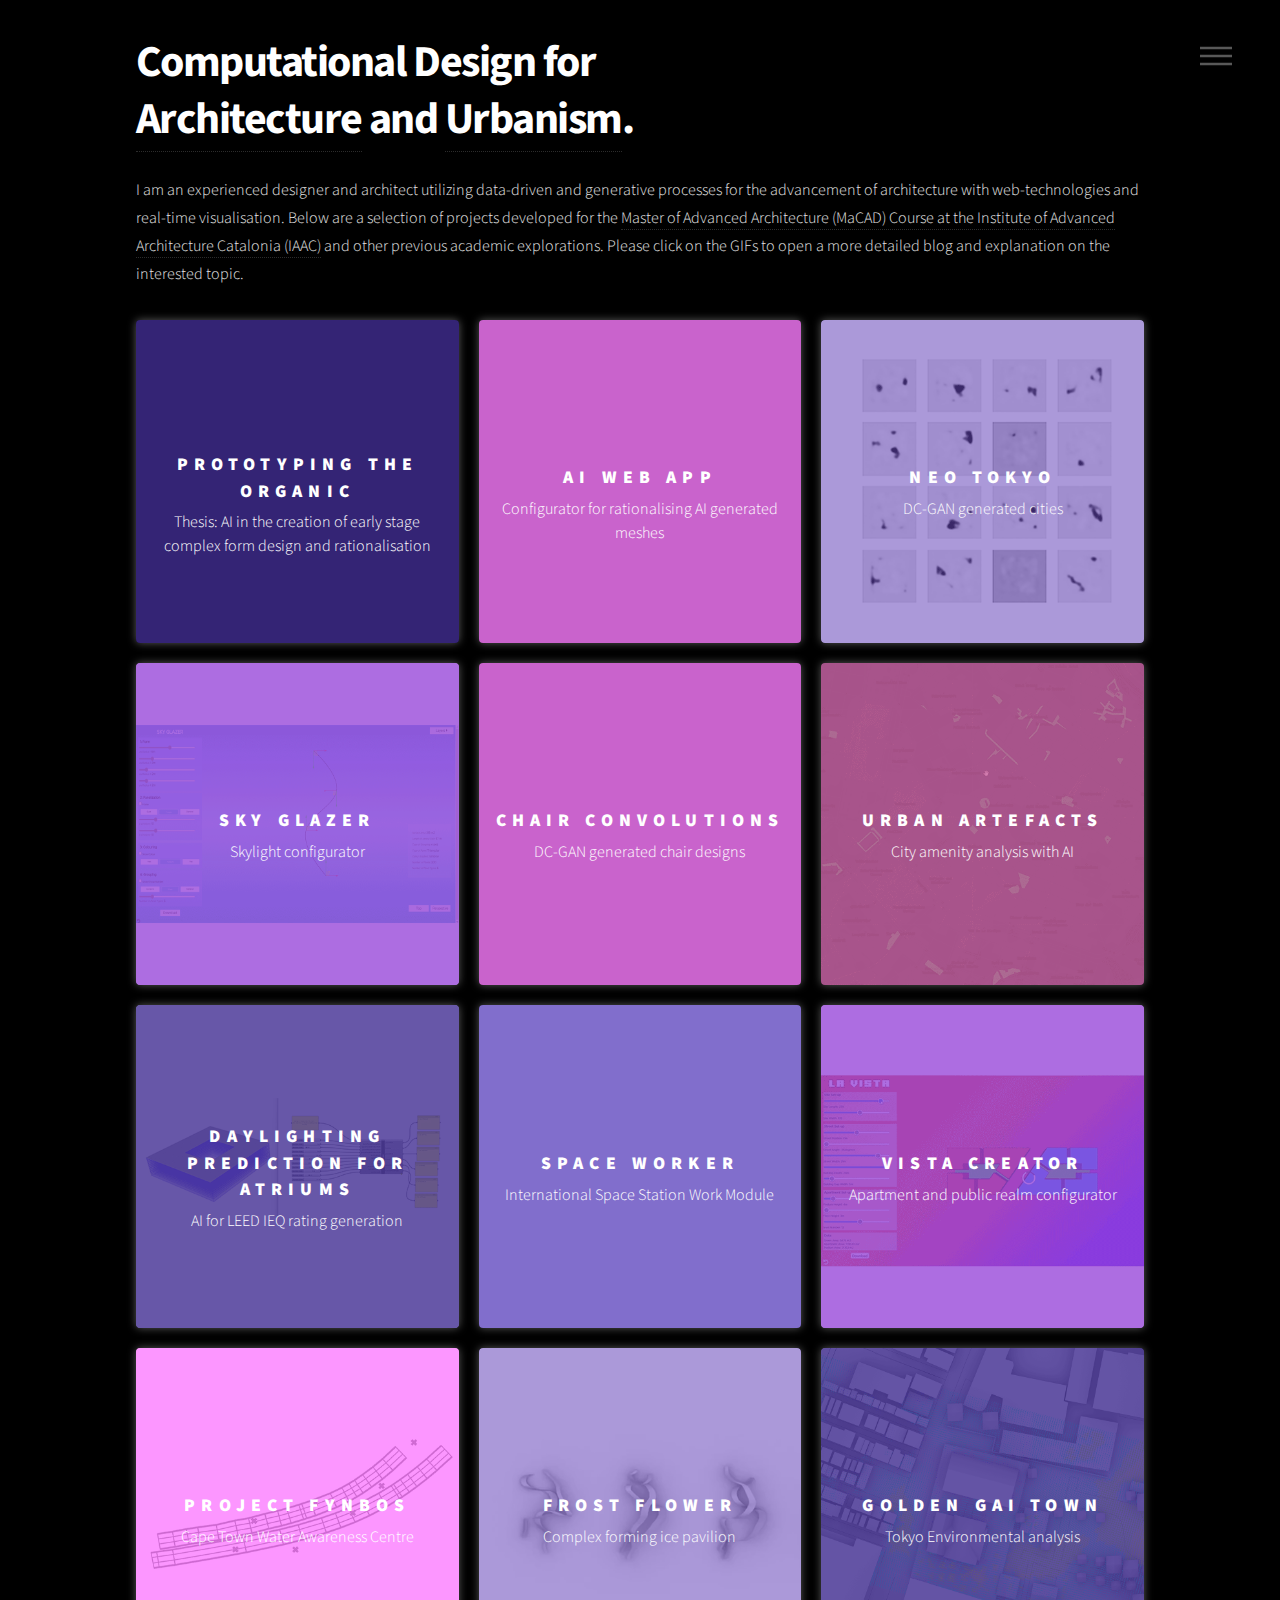
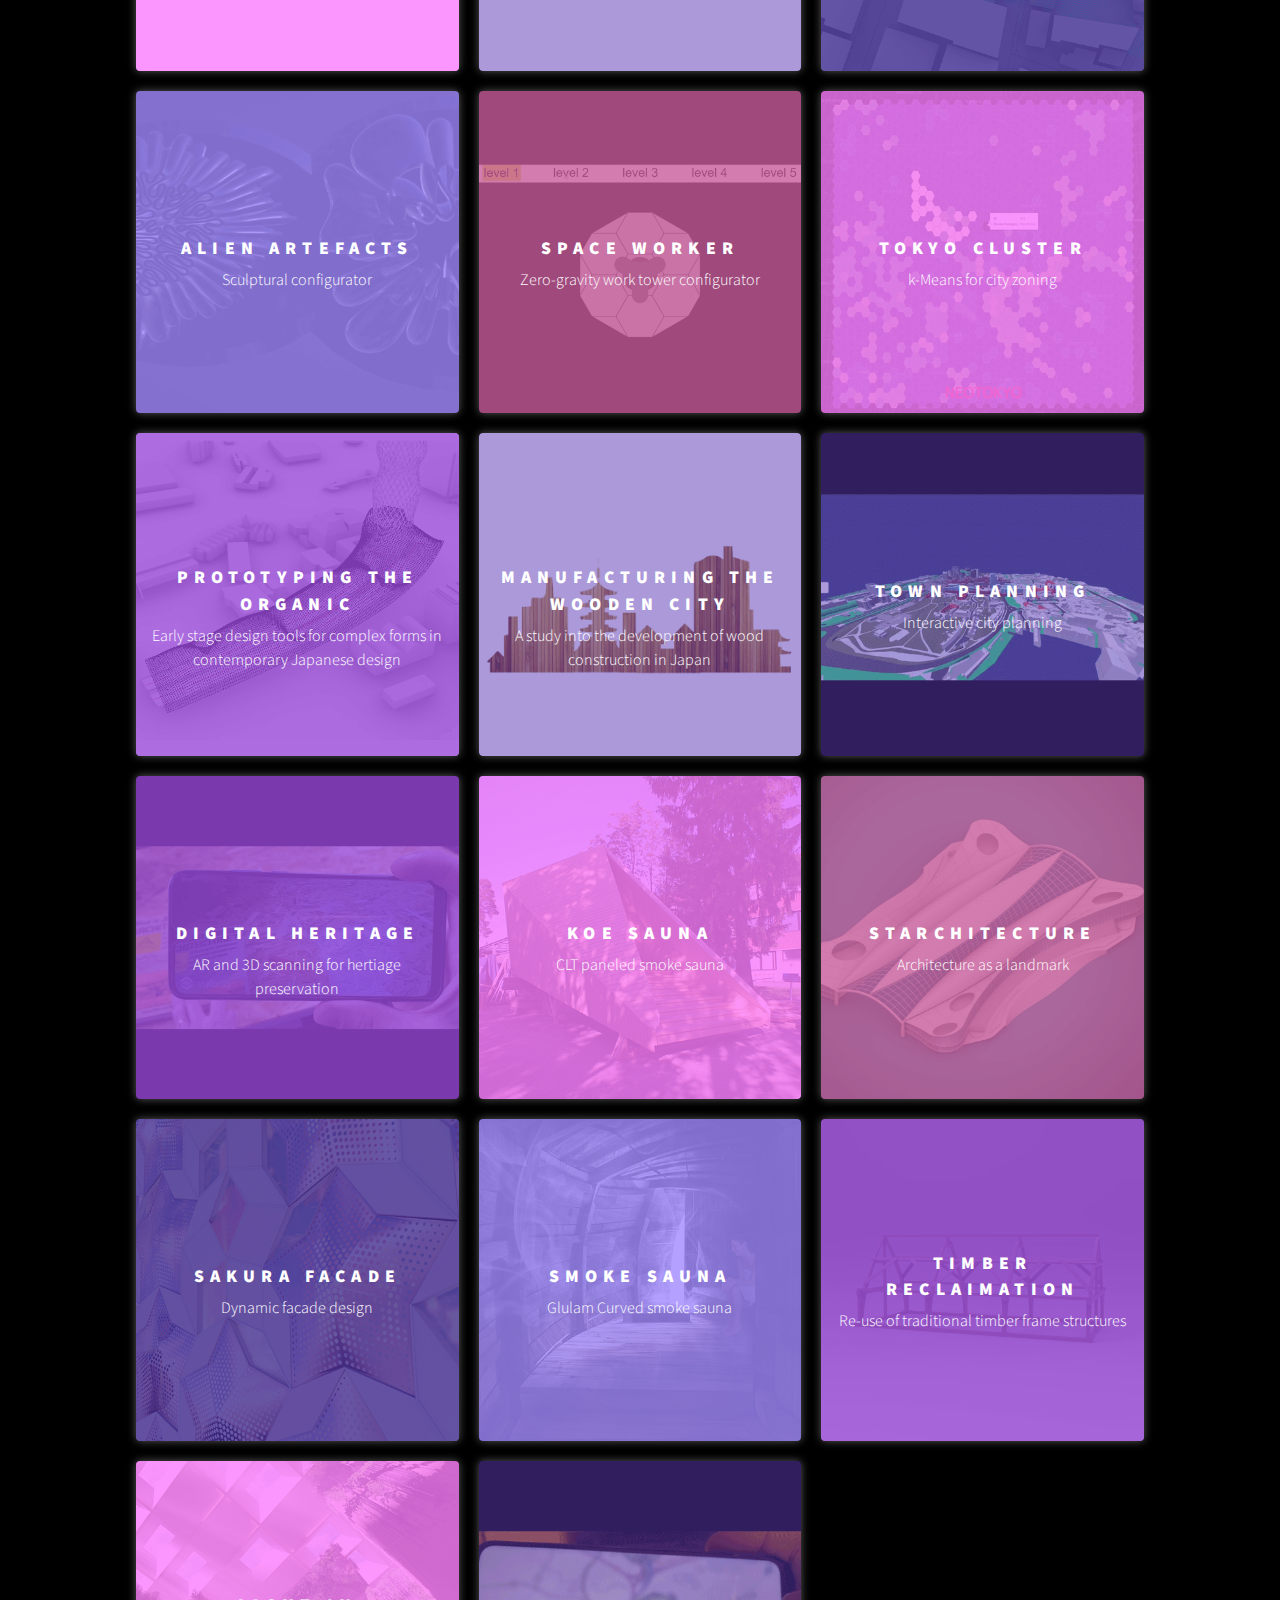
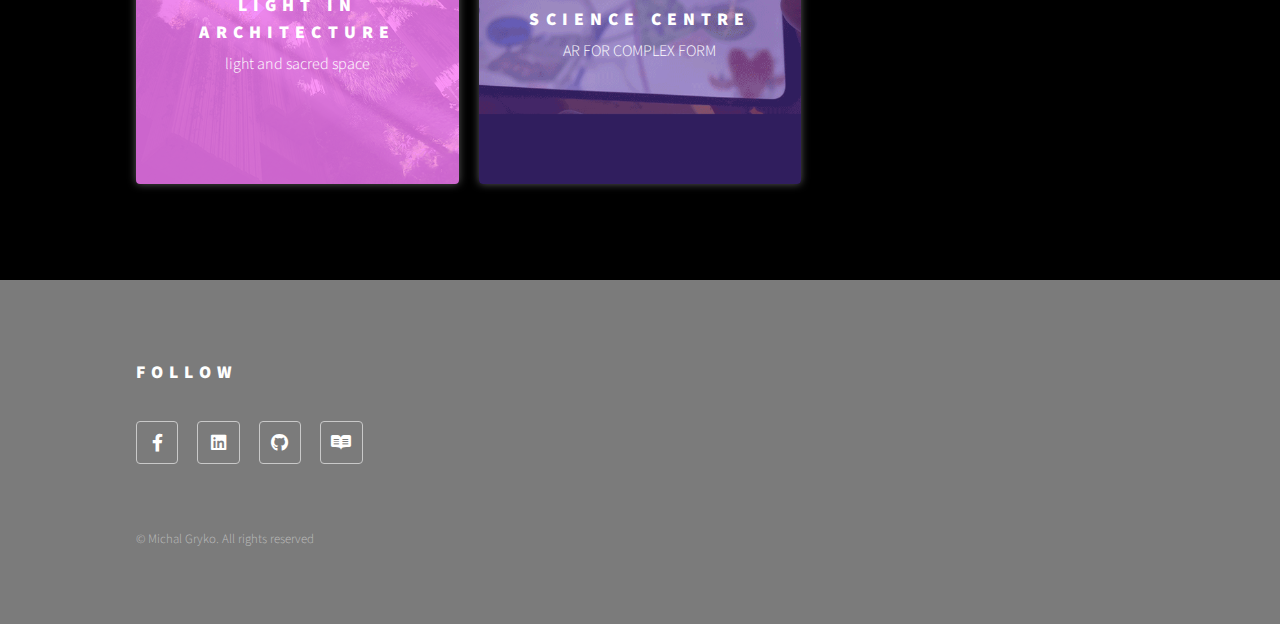
==== index.html @ badeaf1e "gifs added" ====
<!DOCTYPE HTML>

<html>
	<head>
		<title>MICHAL GRYKO</title>
		<meta charset="utf-8" />
		<meta name="viewport" content="width=device-width, initial-scale=1, user-scalable=no" />
		<link rel="stylesheet" href="assets/css/main.css" />
		<noscript><link rel="stylesheet" href="assets/css/noscript.css" /></noscript>
	</head>
	<body class="is-preload">
		<!-- Wrapper -->
			<div id="wrapper">

				<!-- Header -->
					<header id="header">
						<div class="inner">

							<!-- Logo
								<a href="index.html" class="logo">
									<span class="symbol"><img src="images/logo.svg" alt="" /></span><span class="title">MICHAL GRYKO</span>
								</a> -->

							<!-- Nav -->
								<nav>
									<ul>
										<li><a href="#menu">Menu</a></li>
									</ul>
								</nav>

						</div>
					</header>

				<!-- Menu -->
					<nav id="menu">
						<h2>Menu</h2>
						<ul>
							<li><a href="index.html">Home</a></li>
							<li><a href="about.html">About</a></li>
							<li><a href="training.html">Training</a></li>
							<li><a href="blogs.html">Blogs</a></li>
							<li><a href="github.html">Github</a></li>
							<li><a href="thesis.html">Thesis</a></li>
							
						</ul>
					</nav>

				<!-- Main -->
					<div id="main">
						<div class="inner">
							<header>
								<h1>Computational Design for<br />
									<a href="https://github.com/michalgrykoiaac">Architecture</a> and <a href="https://issuu.com/michalgryko">Urbanism</a>.</h1>
								<p>I am an experienced designer and architect utilizing data-driven and generative processes for the advancement of architecture with web-technologies and real-time visualisation. Below are a selection of projects developed for the <a href="https://iaac.net/educational-programmes/masters-programmes/macad/"> Master of Advanced Architecture (MaCAD) Course at the Institute of Advanced Architecture Catalonia (IAAC)</a> and other previous academic explorations. Please click on the GIFs to open a more detailed blog and explanation on the interested topic.</p>
							</header>
							<section class="tiles">
								<article class="style5">
									<span class="image">
										<img src="images/uegif_01_small.gif" alt="" />
									</span>
									<a href="https://www.iaacblog.com/programs/prototyping-the-organic/" target="_blank">
										<h2>PROTOTYPING THE ORGANIC</h2>
										<div class="content">
											<p>Thesis: AI in the creation of early stage complex form design and rationalisation</p>
										</div>
									</a>
								</article>



								<article class="style3">
									<span class="image">
										<img src="images/webgif_01_small.gif" alt="" />
									</span>
									<a href="https://www.iaacblog.com/programs/prototyping-the-organic/" target="_blank">
										<h2>AI Web App</h2>
										<div class="content">
											<p>Configurator for rationalising AI generated meshes</p>
										</div>
									</a>
								</article>

							
								<article class="style1">
									<span class="image">
										<img src="images/graphgenerator.gif" alt="" />
									</span>
									<a href="https://www.iaacblog.com/programs/neotokyo-geometric-optimization/" target="_blank">
										<h2>NEO TOKYO</h2>
										<div class="content">
											<p>DC-GAN generated cities</p>
										</div>
									</a>
								</article>


								<article class="style2">
									<span class="image">
										<img src="images/skyglazersquare.gif" alt="" />
									</span>
									<a href="https://www.iaacblog.com/programs/skyglazer-cloud-based-data-management/" target="_blank">
										<h2>SKY GLAZER</h2>
										<div class="content">
											<p>Skylight configurator</p>
										</div>
									</a>
								</article>
								<article class="style3">
									<span class="image">
										<img src="images/chairGANsquaresmaller.gif" alt="" />
									</span>
									<a href="https://www.iaacblog.com/programs/chair-convulgence-generative-planning/" target="_blank">
										<h2>CHAIR CONVOLUTIONS</h2>
										<div class="content">
											<p>DC-GAN generated chair designs</p>
										</div>
									</a>
								</article>
								<article class="style4">
									<span class="image">
										<img src="images/urbanartefacts.gif" alt="" />
									</span>
									<a href="https://www.iaacblog.com/programs/urban-artefacts-filling-voids/" target="_blank">
										<h2>URBAN ARTEFACTS</h2>
										<div class="content">
											<p>City amenity analysis with AI</p>
										</div>
									</a>
								</article>
								<article class="style5">
									<span class="image">
										<img src="images/atriumHopsSquare2.gif" alt="" />
									</span>
									<a href="https://www.iaacblog.com/programs/daylighting-prediction-atriums-leed-ieq-approach/" target="_blank">
										<h2>DAYLIGHTING PREDICTION FOR ATRIUMS</h2>
										<div class="content">
											<p>AI for LEED IEQ rating generation</p>
										</div>
									</a>
								</article>
								<article class="style6">
									<span class="image">
										<img src="images/spaceworkersquare.gif" alt="" />
									</span>
									<a href="https://www.iaacblog.com/programs/space-worker-expandable-space-habitats/" target="_blank">
										<h2>SPACE WORKER</h2>
										<div class="content">
											<p>International Space Station Work Module</p>
										</div>
									</a>
								</article>
								<article class="style2">
									<span class="image">
										<img src="images/vistasquare.gif" alt="" />
									</span>
									<a href="https://michalgryko3dappserver.herokuapp.com/examples/laVista/" target="_blank">
										<h2>VISTA CREATOR</h2>
										<div class="content">
											<p>Apartment and public realm configurator</p>
										</div>
									</a>
								</article>
								<article class="style3">
									<span class="image">
										<img src="images/fynbos2.gif" alt="" />
									</span>
									<a href="https://www.iaacblog.com/programs/cape-town-water-awareness-centre/" target="_blank">
										<h2>PROJECT FYNBOS</h2>
										<div class="content">
											<p>Cape Town Water Awareness Centre</p>
										</div>
									</a>
								</article>
								<article class="style1">
									<span class="image">
										<img src="images/frostflowersquare.gif" alt="" />
									</span>
									<a href="https://www.iaacblog.com/programs/frost-flower-complex-forming/" target="_blank">
										<h2>FROST FLOWER</h2>
										<div class="content">
											<p>Complex forming ice pavilion</p>
										</div>
									</a>
								</article>
								<article class="style5">
									<span class="image">
										<img src="images/podium-cfd.gif" alt="" />
									</span>
									<a href="https://www.iaacblog.com/programs/golden-gai-town-environmental-analysis/" target="_blank">
										<h2>GOLDEN GAI TOWN</h2>
										<div class="content">
											<p>Tokyo Environmental analysis </p>
										</div>
									</a>
								</article>
								<article class="style6">
									<span class="image">
										<img src="images/aliensquare.gif" alt="" />
									</span>
									<a href="https://michalgryko3dappserver.herokuapp.com/examples/alienArtefacts/" target="_blank">
										<h2>ALIEN ARTEFACTS</h2>
										<div class="content">
											<p>Sculptural configurator</p>
										</div>
									</a>
								</article>
								<article class="style4">
									<span class="image">
										<img src="images/spaceworkersapp.gif" alt="" />
									</span>
									<a href="https://www.iaacblog.com/programs/space-architecture-revit-rhino-inside/"  target="_blank">
										<h2>SPACE WORKER</h2>
										<div class="content">
											<p>Zero-gravity work tower configurator</p>
										</div>
									</a>
								</article>
								<article class="style3">
									<span class="image">
										<img src="images/foliumsquare.gif" alt="" />
									</span>
									<a href="https://www.iaacblog.com/programs/space-architecture-revit-rhino-inside/"  target="_blank">
										<h2>TOKYO CLUSTER</h2>
										<div class="content">
											<p>k-Means for city zoning</p>
										</div>
									</a>
								</article>
								<article class="style2">
									<span class="image">
										<img src="images/organicgif.gif" alt="" />
									</span>
									<a href="https://issuu.com/michalgryko/docs/futureofwood_michalgryko_"  target="_blank">
										<h2>PROTOTYPING THE ORGANIC</h2>
										<div class="content">
											<p>Early stage design tools for complex forms in contemporary Japanese design</p>
										</div>
									</a>
								</article>
								<article class="style1">
									<span class="image">
										<img src="images/woodcitysquare.jpg" alt="" />
									</span>
									<a href="https://issuu.com/michalgryko/docs/m37156928"  target="_blank">
										<h2>MANUFACTURING THE WOODEN CITY</h2>
										<div class="content">
											<p>A study into the development of wood construction in Japan</p>
										</div>
									</a>
								</article>


								<!-- OLD ACADEMIC STUFF -->


								<article class="style1">
									<span class="image">
										<img src="images/Interactivecity.gif" alt="" />
									</span>
									<a >
										<h2>TOWN PLANNING</h2>
										<div class="content">
											<p>Interactive city planning</p>
										</div>
									</a> 
								</article>
								<article class="style2">
									<span class="image">
										<img src="images/templeAR.gif" alt="" />
									</span>
									<a href="https://issuu.com/michalgryko/docs/21st_century_kyo-machiya" target="_blank">
										<h2>DIGITAL HERITAGE</h2>
										<div class="content">
											<p>AR and 3D scanning for hertiage preservation</p>
										</div>
									</a>
								</article>
								<article class="style3">
									<span class="image">
										<img src="images/saunasquare.jpg" alt="" />
									</span>
									<a href="http://www.fourthdoor.co.uk/unstructured/unstructured_6/wood_studio_current_and_recent_projects.php" target="_blank">
										<h2>KOE SAUNA</h2>
										<div class="content">
											<p>CLT paneled smoke sauna</p>
										</div>
									</a>
								</article>
								<article class="style4">
									<span class="image">
										<img src="images/conceptgifsquare.gif" alt="" />
									</span>
									<a >
										<h2>STARCHITECTURE</h2>
										<div class="content">
											<p>Architecture as a landmark</p>
										</div>
									</a>
								</article>
								<article class="style5">
									<span class="image">
										<img src="images/Petallightssquare.gif" alt="" />
									</span>
									<a >
										<h2>SAKURA FACADE</h2>
										<div class="content">
											<p>Dynamic facade design</p>
										</div>
									</a>
								</article>
								<article class="style6">
									<span class="image">
										<img src="images/interiorsauna.jpg" alt="" />
									</span>
									<a >
										<h2>SMOKE SAUNA</h2>
										<div class="content">
											<p>Glulam Curved smoke sauna</p>
										</div>
									</a>
								</article>
								<article class="style2">
									<span class="image">
										<img src="images/minkasquare.gif" alt="" />
									</span>
									<a href="https://issuu.com/michalgryko/docs/21st_century_kyo-machiya target="_blank">
										<h2>TIMBER RECLAIMATION</h2>
										<div class="content">
											<p>Re-use of traditional timber frame structures</p>
										</div>
									</a>
								</article>
								<article class="style3">
									<span class="image">
										<img src="images/libraryfinalsquare.jpg" alt="" />
									</span>
									<a >
										<h2>LIGHT IN ARCHITECTURE</h2>
										<div class="content">
											<p>light and sacred space</p>
										</div>
									</a>
								</article>
								<article class="style1">
									<span class="image">
										<img src="images/bloomAR.gif" alt="" />
									</span>
									<a href="https://www.business-live.co.uk/economic-development/multi-billion-pound-vision-east-20246645" target="_blank">
										<h2>SCIENCE CENTRE</h2>
										<div class="content">
											<p>AR FOR COMPLEX FORM</p>
										</div>
									</a>
								</article>
								

							</section>
						</div>
					</div>

				<!-- Footer -->
					<footer id="footer">
						<div class="inner">
							<!-- <section>
								<h2>Get in touch</h2>
								<form method="post" action="#">
									<div class="fields">
										<div class="field half">
											<input type="text" name="name" id="name" placeholder="Name" />
										</div>
										<div class="field half">
											<input type="email" name="email" id="email" placeholder="Email" />
										</div>
										<div class="field">
											<textarea name="message" id="message" placeholder="Message"></textarea>
										</div>
									</div>
									<ul class="actions">
										<li><input type="submit" value="Send" class="primary" /></li>
									</ul>
								</form>
							</section>-->
							<section>
								<h2>Follow</h2>
								<ul class="icons">
									
									<li><a href="https://www.facebook.com/michal.gryko.3/" class="icon brands style2 fa-facebook-f"><span class="label">Facebook</span></a></li>
									<!--<li><a href="#" class="icon brands style2 fa-instagram"><span class="label">Instagram</span></a></li>-->
									<li><a href="https://www.linkedin.com/in/michal-gryko-952892131/" class="icon brands style2 fa-linkedin"><span class="label">Linkedin</span></a></li>
									<li><a href="https://github.com/michalgrykoiaac" class="icon brands style2 fa-github"><span class="label">GitHub</span></a></li>
									<li><a href="https://issuu.com/michalgryko" class="icon brands style2  fa-readme"><span class="label">Issuu</span></a></li>
									
									
								</ul>
							</section>
							<ul class="copyright">
								<li>&copy; Michal Gryko. All rights reserved</li>
							</ul>
						</div>
					</footer>

			</div>

		<!-- Scripts -->
			<script src="assets/js/jquery.min.js"></script>
			<script src="assets/js/browser.min.js"></script>
			<script src="assets/js/breakpoints.min.js"></script>
			<script src="assets/js/util.js"></script>
			<script src="assets/js/main.js"></script>

	</body>
</html>
---- assets/css/main.css ----
@import url(fontawesome-all.min.css);
@import url("https://fonts.googleapis.com/css?family=Source+Sans+Pro:300,700,900");

/*
	Phantom by HTML5 UP
	html5up.net | @ajlkn
	Free for personal and commercial use under the CCA 3.0 license (html5up.net/license)
*/

html, body, div, span, applet, object,
iframe, h1, h2, h3, h4, h5, h6, p, blockquote,
pre, a, abbr, acronym, address, big, cite,
code, del, dfn, em, img, ins, kbd, q, s, samp,
small, strike, strong, sub, sup, tt, var, b,
u, i, center, dl, dt, dd, ol, ul, li, fieldset,
form, label, legend, table, caption, tbody,
tfoot, thead, tr, th, td, article, aside,
canvas, details, embed, figure, figcaption,
footer, header, hgroup, menu, nav, output, ruby,
section, summary, time, mark, audio, video {
	margin: 0;
	padding: 0;
	border: 0;
	font-size: 100%;
	font: inherit;
	vertical-align: baseline;}

article, aside, details, figcaption, figure,
footer, header, hgroup, menu, nav, section {
	display: block;}

body {
	line-height: 1;
}

ol, ul {
	list-style: none;
}

blockquote, q {
	quotes: none;
}

	blockquote:before, blockquote:after, q:before, q:after {
		content: '';
		content: none;
	}

table {
	border-collapse: collapse;
	border-spacing: 0;
}

body {
	-webkit-text-size-adjust: none;
}

mark {
	background-color: transparent;
	color: inherit;
}

input::-moz-focus-inner {
	border: 0;
	padding: 0;
}

input, select, textarea {
	-moz-appearance: none;
	-webkit-appearance: none;
	-ms-appearance: none;
	appearance: none;
}

/* Basic */

	@-ms-viewport {
		width: device-width;
	}

	body {
		-ms-overflow-style: scrollbar;
	}

	@media screen and (max-width: 480px) {

		html, body {
			min-width: 320px;
		}

	}

	html {
		box-sizing: border-box;
	}

	*, *:before, *:after {
		box-sizing: inherit;
	}

	body {
		background: #000000;
	}

		body.is-preload *, body.is-preload *:before, body.is-preload *:after {
			-moz-animation: none !important;
			-webkit-animation: none !important;
			-ms-animation: none !important;
			animation: none !important;
			-moz-transition: none !important;
			-webkit-transition: none !important;
			-ms-transition: none !important;
			transition: none !important;
		}

		br{
			line-height: 1px;
		}

/* Type */

	body, input, select, textarea {
		color: #ffffff;
		font-family: "Source Sans Pro", Helvetica, sans-serif;
		font-size: 16pt;
		font-weight: 300;
		line-height: 1.75;
	}

		@media screen and (max-width: 1680px) {

			body, input, select, textarea {
				font-size: 14pt;
			}

		}

		@media screen and (max-width: 1280px) {

			body, input, select, textarea {
				font-size: 12pt;
			}

		}

	a {
		-moz-transition: border-bottom-color 0.2s ease, color 0.2s ease;
		-webkit-transition: border-bottom-color 0.2s ease, color 0.2s ease;
		-ms-transition: border-bottom-color 0.2s ease, color 0.2s ease;
		transition: border-bottom-color 0.2s ease, color 0.2s ease;
		text-decoration: none;
		color: #e5e5e5;
		border-bottom: dotted 1px rgba(88, 88, 88, 0.5);
	}

		a:hover {
			border-bottom-color: transparent;
			color: #f2849e !important;
		}

	strong, b {
		font-weight: 900;
	}

	em, i {
		font-style: italic;
	}

	p {
		margin: 0 0 2em 0;
	}

	h1 {
		font-size: 2.75em;
		font-weight: 700;
		line-height: 1.3;
		margin: 0 0 1em 0;
		letter-spacing: -0.035em;
		color: white;
	}

		h1 a {
			color: inherit;
		}

		@media screen and (max-width: 736px) {

			h1 {
				font-size: 2em;
				margin: 0 0 1em 0;
			}

		}

		@media screen and (max-width: 360px) {

			h1 {
				font-size: 1.75em;
			}

		}

	h2, h3, h4, h5, h6 {
		font-weight: 900;
		line-height: 1.5;
		margin: 0 0 2em 0;
		text-transform: uppercase;
		letter-spacing: 0.35em;
	}

		h2 a, h3 a, h4 a, h5 a, h6 a {
			color: inherit;
		}

	h2 {
		font-size: 1.1em;
	}

	h3 {
		font-size: 1em;
	}

	h4 {
		font-size: 0.8em;
	}

	h5 {
		font-size: 0.8em;
	}

	h6 {
		font-size: 0.8em;
	}

	@media screen and (max-width: 980px) {

		h1 br, h2 br, h3 br, h4 br, h5 br, h6 br {
			display: none;
		}

	}



	@media screen and (max-width: 736px) {

		h2 {
			font-size: 1em;
		}

		h3 {
			font-size: 0.8em;
		}

	}

	sub {
		font-size: 0.8em;
		position: relative;
		top: 0.5em;
	}

	sup {
		font-size: 0.8em;
		position: relative;
		top: -0.5em;
	}

	blockquote {
		border-left: solid 4px #c9c9c9;
		font-style: italic;
		margin: 0 0 2em 0;
		padding: 0.5em 0 0.5em 2em;
	}

	code {
		background: rgba(144, 144, 144, 0.075);
		border-radius: 4px;
		border: solid 1px #c9c9c9;
		font-family: "Courier New", monospace;
		font-size: 0.9em;
		margin: 0 0.25em;
		padding: 0.25em 0.65em;
	}

	pre {
		-webkit-overflow-scrolling: touch;
		font-family: "Courier New", monospace;
		font-size: 0.9em;
		margin: 0 0 2em 0;
	}

		pre code {
			display: block;
			line-height: 1.75;
			padding: 1em 1.5em;
			overflow-x: auto;
		}

	hr {
		border: 0;
		border-bottom: solid 1px #c9c9c9;
		margin: 2em 0;
	}

		hr.major {
			margin: 3em 0;
		}

	.align-left {
		text-align: left;
	}

	.align-center {
		text-align: center;
	}

	.align-right {
		text-align: right;
	}

/* Row */

	.row {
		display: flex;
		flex-wrap: wrap;
		box-sizing: border-box;
		align-items: stretch;
	}

		.row > * {
			box-sizing: border-box;
		}

		.row.gtr-uniform > * > :last-child {
			margin-bottom: 0;
		}

		.row.aln-left {
			justify-content: flex-start;
		}

		.row.aln-center {
			justify-content: center;
		}

		.row.aln-right {
			justify-content: flex-end;
		}

		.row.aln-top {
			align-items: flex-start;
		}

		.row.aln-middle {
			align-items: center;
		}

		.row.aln-bottom {
			align-items: flex-end;
		}

		.row > .imp {
			order: -1;
		}

		.row > .col-1 {
			width: 8.33333%;
		}

		.row > .off-1 {
			margin-left: 8.33333%;
		}

		.row > .col-2 {
			width: 16.66667%;
		}

		.row > .off-2 {
			margin-left: 16.66667%;
		}

		.row > .col-3 {
			width: 25%;
		}

		.row > .off-3 {
			margin-left: 25%;
		}

		.row > .col-4 {
			width: 33.33333%;
		}

		.row > .off-4 {
			margin-left: 33.33333%;
		}

		.row > .col-5 {
			width: 41.66667%;
		}

		.row > .off-5 {
			margin-left: 41.66667%;
		}

		.row > .col-6 {
			width: 50%;
		}

		.row > .off-6 {
			margin-left: 50%;
		}

		.row > .col-7 {
			width: 58.33333%;
		}

		.row > .off-7 {
			margin-left: 58.33333%;
		}

		.row > .col-8 {
			width: 66.66667%;
		}

		.row > .off-8 {
			margin-left: 66.66667%;
		}

		.row > .col-9 {
			width: 75%;
		}

		.row > .off-9 {
			margin-left: 75%;
		}

		.row > .col-10 {
			width: 83.33333%;
		}

		.row > .off-10 {
			margin-left: 83.33333%;
		}

		.row > .col-11 {
			width: 91.66667%;
		}

		.row > .off-11 {
			margin-left: 91.66667%;
		}

		.row > .col-12 {
			width: 100%;
		}

		.row > .off-12 {
			margin-left: 100%;
		}

		.row.gtr-0 {
			margin-top: 0;
			margin-left: 0em;
		}

			.row.gtr-0 > * {
				padding: 0 0 0 0em;
			}

			.row.gtr-0.gtr-uniform {
				margin-top: 0em;
			}

				.row.gtr-0.gtr-uniform > * {
					padding-top: 0em;
				}

		.row.gtr-25 {
			margin-top: 0;
			margin-left: -0.5em;
		}

			.row.gtr-25 > * {
				padding: 0 0 0 0.5em;
			}

			.row.gtr-25.gtr-uniform {
				margin-top: -0.5em;
			}

				.row.gtr-25.gtr-uniform > * {
					padding-top: 0.5em;
				}

		.row.gtr-50 {
			margin-top: 0;
			margin-left: -1em;
		}

			.row.gtr-50 > * {
				padding: 0 0 0 1em;
			}

			.row.gtr-50.gtr-uniform {
				margin-top: -1em;
			}

				.row.gtr-50.gtr-uniform > * {
					padding-top: 1em;
				}

		.row {
			margin-top: 0;
			margin-left: -2em;
		}

			.row > * {
				padding: 0 0 0 2em;
			}

			.row.gtr-uniform {
				margin-top: -2em;
			}

				.row.gtr-uniform > * {
					padding-top: 2em;
				}

		.row.gtr-150 {
			margin-top: 0;
			margin-left: -3em;
		}

			.row.gtr-150 > * {
				padding: 0 0 0 3em;
			}

			.row.gtr-150.gtr-uniform {
				margin-top: -3em;
			}

				.row.gtr-150.gtr-uniform > * {
					padding-top: 3em;
				}

		.row.gtr-200 {
			margin-top: 0;
			margin-left: -4em;
		}

			.row.gtr-200 > * {
				padding: 0 0 0 4em;
			}

			.row.gtr-200.gtr-uniform {
				margin-top: -4em;
			}

				.row.gtr-200.gtr-uniform > * {
					padding-top: 4em;
				}

		@media screen and (max-width: 1680px) {

			.row {
				display: flex;
				flex-wrap: wrap;
				box-sizing: border-box;
				align-items: stretch;
			}

				.row > * {
					box-sizing: border-box;
				}

				.row.gtr-uniform > * > :last-child {
					margin-bottom: 0;
				}

				.row.aln-left {
					justify-content: flex-start;
				}

				.row.aln-center {
					justify-content: center;
				}

				.row.aln-right {
					justify-content: flex-end;
				}

				.row.aln-top {
					align-items: flex-start;
				}

				.row.aln-middle {
					align-items: center;
				}

				.row.aln-bottom {
					align-items: flex-end;
				}

				.row > .imp-xlarge {
					order: -1;
				}

				.row > .col-1-xlarge {
					width: 8.33333%;
				}

				.row > .off-1-xlarge {
					margin-left: 8.33333%;
				}

				.row > .col-2-xlarge {
					width: 16.66667%;
				}

				.row > .off-2-xlarge {
					margin-left: 16.66667%;
				}

				.row > .col-3-xlarge {
					width: 25%;
				}

				.row > .off-3-xlarge {
					margin-left: 25%;
				}

				.row > .col-4-xlarge {
					width: 33.33333%;
				}

				.row > .off-4-xlarge {
					margin-left: 33.33333%;
				}

				.row > .col-5-xlarge {
					width: 41.66667%;
				}

				.row > .off-5-xlarge {
					margin-left: 41.66667%;
				}

				.row > .col-6-xlarge {
					width: 50%;
				}

				.row > .off-6-xlarge {
					margin-left: 50%;
				}

				.row > .col-7-xlarge {
					width: 58.33333%;
				}

				.row > .off-7-xlarge {
					margin-left: 58.33333%;
				}

				.row > .col-8-xlarge {
					width: 66.66667%;
				}

				.row > .off-8-xlarge {
					margin-left: 66.66667%;
				}

				.row > .col-9-xlarge {
					width: 75%;
				}

				.row > .off-9-xlarge {
					margin-left: 75%;
				}

				.row > .col-10-xlarge {
					width: 83.33333%;
				}

				.row > .off-10-xlarge {
					margin-left: 83.33333%;
				}

				.row > .col-11-xlarge {
					width: 91.66667%;
				}

				.row > .off-11-xlarge {
					margin-left: 91.66667%;
				}

				.row > .col-12-xlarge {
					width: 100%;
				}

				.row > .off-12-xlarge {
					margin-left: 100%;
				}

				.row.gtr-0 {
					margin-top: 0;
					margin-left: 0em;
				}

					.row.gtr-0 > * {
						padding: 0 0 0 0em;
					}

					.row.gtr-0.gtr-uniform {
						margin-top: 0em;
					}

						.row.gtr-0.gtr-uniform > * {
							padding-top: 0em;
						}

				.row.gtr-25 {
					margin-top: 0;
					margin-left: -0.5em;
				}

					.row.gtr-25 > * {
						padding: 0 0 0 0.5em;
					}

					.row.gtr-25.gtr-uniform {
						margin-top: -0.5em;
					}

						.row.gtr-25.gtr-uniform > * {
							padding-top: 0.5em;
						}

				.row.gtr-50 {
					margin-top: 0;
					margin-left: -1em;
				}

					.row.gtr-50 > * {
						padding: 0 0 0 1em;
					}

					.row.gtr-50.gtr-uniform {
						margin-top: -1em;
					}

						.row.gtr-50.gtr-uniform > * {
							padding-top: 1em;
						}

				.row {
					margin-top: 0;
					margin-left: -2em;
				}

					.row > * {
						padding: 0 0 0 2em;
					}

					.row.gtr-uniform {
						margin-top: -2em;
					}

						.row.gtr-uniform > * {
							padding-top: 2em;
						}

				.row.gtr-150 {
					margin-top: 0;
					margin-left: -3em;
				}

					.row.gtr-150 > * {
						padding: 0 0 0 3em;
					}

					.row.gtr-150.gtr-uniform {
						margin-top: -3em;
					}

						.row.gtr-150.gtr-uniform > * {
							padding-top: 3em;
						}

				.row.gtr-200 {
					margin-top: 0;
					margin-left: -4em;
				}

					.row.gtr-200 > * {
						padding: 0 0 0 4em;
					}

					.row.gtr-200.gtr-uniform {
						margin-top: -4em;
					}

						.row.gtr-200.gtr-uniform > * {
							padding-top: 4em;
						}

		}

		@media screen and (max-width: 1280px) {

			.row {
				display: flex;
				flex-wrap: wrap;
				box-sizing: border-box;
				align-items: stretch;
			}

				.row > * {
					box-sizing: border-box;
				}

				.row.gtr-uniform > * > :last-child {
					margin-bottom: 0;
				}

				.row.aln-left {
					justify-content: flex-start;
				}

				.row.aln-center {
					justify-content: center;
				}

				.row.aln-right {
					justify-content: flex-end;
				}

				.row.aln-top {
					align-items: flex-start;
				}

				.row.aln-middle {
					align-items: center;
				}

				.row.aln-bottom {
					align-items: flex-end;
				}

				.row > .imp-large {
					order: -1;
				}

				.row > .col-1-large {
					width: 8.33333%;
				}

				.row > .off-1-large {
					margin-left: 8.33333%;
				}

				.row > .col-2-large {
					width: 16.66667%;
				}

				.row > .off-2-large {
					margin-left: 16.66667%;
				}

				.row > .col-3-large {
					width: 25%;
				}

				.row > .off-3-large {
					margin-left: 25%;
				}

				.row > .col-4-large {
					width: 33.33333%;
				}

				.row > .off-4-large {
					margin-left: 33.33333%;
				}

				.row > .col-5-large {
					width: 41.66667%;
				}

				.row > .off-5-large {
					margin-left: 41.66667%;
				}

				.row > .col-6-large {
					width: 50%;
				}

				.row > .off-6-large {
					margin-left: 50%;
				}

				.row > .col-7-large {
					width: 58.33333%;
				}

				.row > .off-7-large {
					margin-left: 58.33333%;
				}

				.row > .col-8-large {
					width: 66.66667%;
				}

				.row > .off-8-large {
					margin-left: 66.66667%;
				}

				.row > .col-9-large {
					width: 75%;
				}

				.row > .off-9-large {
					margin-left: 75%;
				}

				.row > .col-10-large {
					width: 83.33333%;
				}

				.row > .off-10-large {
					margin-left: 83.33333%;
				}

				.row > .col-11-large {
					width: 91.66667%;
				}

				.row > .off-11-large {
					margin-left: 91.66667%;
				}

				.row > .col-12-large {
					width: 100%;
				}

				.row > .off-12-large {
					margin-left: 100%;
				}

				.row.gtr-0 {
					margin-top: 0;
					margin-left: 0em;
				}

					.row.gtr-0 > * {
						padding: 0 0 0 0em;
					}

					.row.gtr-0.gtr-uniform {
						margin-top: 0em;
					}

						.row.gtr-0.gtr-uniform > * {
							padding-top: 0em;
						}

				.row.gtr-25 {
					margin-top: 0;
					margin-left: -0.5em;
				}

					.row.gtr-25 > * {
						padding: 0 0 0 0.5em;
					}

					.row.gtr-25.gtr-uniform {
						margin-top: -0.5em;
					}

						.row.gtr-25.gtr-uniform > * {
							padding-top: 0.5em;
						}

				.row.gtr-50 {
					margin-top: 0;
					margin-left: -1em;
				}

					.row.gtr-50 > * {
						padding: 0 0 0 1em;
					}

					.row.gtr-50.gtr-uniform {
						margin-top: -1em;
					}

						.row.gtr-50.gtr-uniform > * {
							padding-top: 1em;
						}

				.row {
					margin-top: 0;
					margin-left: -2em;
				}

					.row > * {
						padding: 0 0 0 2em;
					}

					.row.gtr-uniform {
						margin-top: -2em;
					}

						.row.gtr-uniform > * {
							padding-top: 2em;
						}

				.row.gtr-150 {
					margin-top: 0;
					margin-left: -3em;
				}

					.row.gtr-150 > * {
						padding: 0 0 0 3em;
					}

					.row.gtr-150.gtr-uniform {
						margin-top: -3em;
					}

						.row.gtr-150.gtr-uniform > * {
							padding-top: 3em;
						}

				.row.gtr-200 {
					margin-top: 0;
					margin-left: -4em;
				}

					.row.gtr-200 > * {
						padding: 0 0 0 4em;
					}

					.row.gtr-200.gtr-uniform {
						margin-top: -4em;
					}

						.row.gtr-200.gtr-uniform > * {
							padding-top: 4em;
						}

		}

		@media screen and (max-width: 980px) {

			.row {
				display: flex;
				flex-wrap: wrap;
				box-sizing: border-box;
				align-items: stretch;
			}

				.row > * {
					box-sizing: border-box;
				}

				.row.gtr-uniform > * > :last-child {
					margin-bottom: 0;
				}

				.row.aln-left {
					justify-content: flex-start;
				}

				.row.aln-center {
					justify-content: center;
				}

				.row.aln-right {
					justify-content: flex-end;
				}

				.row.aln-top {
					align-items: flex-start;
				}

				.row.aln-middle {
					align-items: center;
				}

				.row.aln-bottom {
					align-items: flex-end;
				}

				.row > .imp-medium {
					order: -1;
				}

				.row > .col-1-medium {
					width: 8.33333%;
				}

				.row > .off-1-medium {
					margin-left: 8.33333%;
				}

				.row > .col-2-medium {
					width: 16.66667%;
				}

				.row > .off-2-medium {
					margin-left: 16.66667%;
				}

				.row > .col-3-medium {
					width: 25%;
				}

				.row > .off-3-medium {
					margin-left: 25%;
				}

				.row > .col-4-medium {
					width: 33.33333%;
				}

				.row > .off-4-medium {
					margin-left: 33.33333%;
				}

				.row > .col-5-medium {
					width: 41.66667%;
				}

				.row > .off-5-medium {
					margin-left: 41.66667%;
				}

				.row > .col-6-medium {
					width: 50%;
				}

				.row > .off-6-medium {
					margin-left: 50%;
				}

				.row > .col-7-medium {
					width: 58.33333%;
				}

				.row > .off-7-medium {
					margin-left: 58.33333%;
				}

				.row > .col-8-medium {
					width: 66.66667%;
				}

				.row > .off-8-medium {
					margin-left: 66.66667%;
				}

				.row > .col-9-medium {
					width: 75%;
				}

				.row > .off-9-medium {
					margin-left: 75%;
				}

				.row > .col-10-medium {
					width: 83.33333%;
				}

				.row > .off-10-medium {
					margin-left: 83.33333%;
				}

				.row > .col-11-medium {
					width: 91.66667%;
				}

				.row > .off-11-medium {
					margin-left: 91.66667%;
				}

				.row > .col-12-medium {
					width: 100%;
				}

				.row > .off-12-medium {
					margin-left: 100%;
				}

				.row.gtr-0 {
					margin-top: 0;
					margin-left: 0em;
				}

					.row.gtr-0 > * {
						padding: 0 0 0 0em;
					}

					.row.gtr-0.gtr-uniform {
						margin-top: 0em;
					}

						.row.gtr-0.gtr-uniform > * {
							padding-top: 0em;
						}

				.row.gtr-25 {
					margin-top: 0;
					margin-left: -0.375em;
				}

					.row.gtr-25 > * {
						padding: 0 0 0 0.375em;
					}

					.row.gtr-25.gtr-uniform {
						margin-top: -0.375em;
					}

						.row.gtr-25.gtr-uniform > * {
							padding-top: 0.375em;
						}

				.row.gtr-50 {
					margin-top: 0;
					margin-left: -0.75em;
				}

					.row.gtr-50 > * {
						padding: 0 0 0 0.75em;
					}

					.row.gtr-50.gtr-uniform {
						margin-top: -0.75em;
					}

						.row.gtr-50.gtr-uniform > * {
							padding-top: 0.75em;
						}

				.row {
					margin-top: 0;
					margin-left: -1.5em;
				}

					.row > * {
						padding: 0 0 0 1.5em;
					}

					.row.gtr-uniform {
						margin-top: -1.5em;
					}

						.row.gtr-uniform > * {
							padding-top: 1.5em;
						}

				.row.gtr-150 {
					margin-top: 0;
					margin-left: -2.25em;
				}

					.row.gtr-150 > * {
						padding: 0 0 0 2.25em;
					}

					.row.gtr-150.gtr-uniform {
						margin-top: -2.25em;
					}

						.row.gtr-150.gtr-uniform > * {
							padding-top: 2.25em;
						}

				.row.gtr-200 {
					margin-top: 0;
					margin-left: -3em;
				}

					.row.gtr-200 > * {
						padding: 0 0 0 3em;
					}

					.row.gtr-200.gtr-uniform {
						margin-top: -3em;
					}

						.row.gtr-200.gtr-uniform > * {
							padding-top: 3em;
						}

		}

		@media screen and (max-width: 736px) {

			.row {
				display: flex;
				flex-wrap: wrap;
				box-sizing: border-box;
				align-items: stretch;
			}

				.row > * {
					box-sizing: border-box;
				}

				.row.gtr-uniform > * > :last-child {
					margin-bottom: 0;
				}

				.row.aln-left {
					justify-content: flex-start;
				}

				.row.aln-center {
					justify-content: center;
				}

				.row.aln-right {
					justify-content: flex-end;
				}

				.row.aln-top {
					align-items: flex-start;
				}

				.row.aln-middle {
					align-items: center;
				}

				.row.aln-bottom {
					align-items: flex-end;
				}

				.row > .imp-small {
					order: -1;
				}

				.row > .col-1-small {
					width: 8.33333%;
				}

				.row > .off-1-small {
					margin-left: 8.33333%;
				}

				.row > .col-2-small {
					width: 16.66667%;
				}

				.row > .off-2-small {
					margin-left: 16.66667%;
				}

				.row > .col-3-small {
					width: 25%;
				}

				.row > .off-3-small {
					margin-left: 25%;
				}

				.row > .col-4-small {
					width: 33.33333%;
				}

				.row > .off-4-small {
					margin-left: 33.33333%;
				}

				.row > .col-5-small {
					width: 41.66667%;
				}

				.row > .off-5-small {
					margin-left: 41.66667%;
				}

				.row > .col-6-small {
					width: 50%;
				}

				.row > .off-6-small {
					margin-left: 50%;
				}

				.row > .col-7-small {
					width: 58.33333%;
				}

				.row > .off-7-small {
					margin-left: 58.33333%;
				}

				.row > .col-8-small {
					width: 66.66667%;
				}

				.row > .off-8-small {
					margin-left: 66.66667%;
				}

				.row > .col-9-small {
					width: 75%;
				}

				.row > .off-9-small {
					margin-left: 75%;
				}

				.row > .col-10-small {
					width: 83.33333%;
				}

				.row > .off-10-small {
					margin-left: 83.33333%;
				}

				.row > .col-11-small {
					width: 91.66667%;
				}

				.row > .off-11-small {
					margin-left: 91.66667%;
				}

				.row > .col-12-small {
					width: 100%;
				}

				.row > .off-12-small {
					margin-left: 100%;
				}

				.row.gtr-0 {
					margin-top: 0;
					margin-left: 0em;
				}

					.row.gtr-0 > * {
						padding: 0 0 0 0em;
					}

					.row.gtr-0.gtr-uniform {
						margin-top: 0em;
					}

						.row.gtr-0.gtr-uniform > * {
							padding-top: 0em;
						}

				.row.gtr-25 {
					margin-top: 0;
					margin-left: -0.25em;
				}

					.row.gtr-25 > * {
						padding: 0 0 0 0.25em;
					}

					.row.gtr-25.gtr-uniform {
						margin-top: -0.25em;
					}

						.row.gtr-25.gtr-uniform > * {
							padding-top: 0.25em;
						}

				.row.gtr-50 {
					margin-top: 0;
					margin-left: -0.5em;
				}

					.row.gtr-50 > * {
						padding: 0 0 0 0.5em;
					}

					.row.gtr-50.gtr-uniform {
						margin-top: -0.5em;
					}

						.row.gtr-50.gtr-uniform > * {
							padding-top: 0.5em;
						}

				.row {
					margin-top: 0;
					margin-left: -1em;
				}

					.row > * {
						padding: 0 0 0 1em;
					}

					.row.gtr-uniform {
						margin-top: -1em;
					}

						.row.gtr-uniform > * {
							padding-top: 1em;
						}

				.row.gtr-150 {
					margin-top: 0;
					margin-left: -1.5em;
				}

					.row.gtr-150 > * {
						padding: 0 0 0 1.5em;
					}

					.row.gtr-150.gtr-uniform {
						margin-top: -1.5em;
					}

						.row.gtr-150.gtr-uniform > * {
							padding-top: 1.5em;
						}

				.row.gtr-200 {
					margin-top: 0;
					margin-left: -2em;
				}

					.row.gtr-200 > * {
						padding: 0 0 0 2em;
					}

					.row.gtr-200.gtr-uniform {
						margin-top: -2em;
					}

						.row.gtr-200.gtr-uniform > * {
							padding-top: 2em;
						}

		}

		@media screen and (max-width: 480px) {

			.row {
				display: flex;
				flex-wrap: wrap;
				box-sizing: border-box;
				align-items: stretch;
			}

				.row > * {
					box-sizing: border-box;
				}

				.row.gtr-uniform > * > :last-child {
					margin-bottom: 0;
				}

				.row.aln-left {
					justify-content: flex-start;
				}

				.row.aln-center {
					justify-content: center;
				}

				.row.aln-right {
					justify-content: flex-end;
				}

				.row.aln-top {
					align-items: flex-start;
				}

				.row.aln-middle {
					align-items: center;
				}

				.row.aln-bottom {
					align-items: flex-end;
				}

				.row > .imp-xsmall {
					order: -1;
				}

				.row > .col-1-xsmall {
					width: 8.33333%;
				}

				.row > .off-1-xsmall {
					margin-left: 8.33333%;
				}

				.row > .col-2-xsmall {
					width: 16.66667%;
				}

				.row > .off-2-xsmall {
					margin-left: 16.66667%;
				}

				.row > .col-3-xsmall {
					width: 25%;
				}

				.row > .off-3-xsmall {
					margin-left: 25%;
				}

				.row > .col-4-xsmall {
					width: 33.33333%;
				}

				.row > .off-4-xsmall {
					margin-left: 33.33333%;
				}

				.row > .col-5-xsmall {
					width: 41.66667%;
				}

				.row > .off-5-xsmall {
					margin-left: 41.66667%;
				}

				.row > .col-6-xsmall {
					width: 50%;
				}

				.row > .off-6-xsmall {
					margin-left: 50%;
				}

				.row > .col-7-xsmall {
					width: 58.33333%;
				}

				.row > .off-7-xsmall {
					margin-left: 58.33333%;
				}

				.row > .col-8-xsmall {
					width: 66.66667%;
				}

				.row > .off-8-xsmall {
					margin-left: 66.66667%;
				}

				.row > .col-9-xsmall {
					width: 75%;
				}

				.row > .off-9-xsmall {
					margin-left: 75%;
				}

				.row > .col-10-xsmall {
					width: 83.33333%;
				}

				.row > .off-10-xsmall {
					margin-left: 83.33333%;
				}

				.row > .col-11-xsmall {
					width: 91.66667%;
				}

				.row > .off-11-xsmall {
					margin-left: 91.66667%;
				}

				.row > .col-12-xsmall {
					width: 100%;
				}

				.row > .off-12-xsmall {
					margin-left: 100%;
				}

				.row.gtr-0 {
					margin-top: 0;
					margin-left: 0em;
				}

					.row.gtr-0 > * {
						padding: 0 0 0 0em;
					}

					.row.gtr-0.gtr-uniform {
						margin-top: 0em;
					}

						.row.gtr-0.gtr-uniform > * {
							padding-top: 0em;
						}

				.row.gtr-25 {
					margin-top: 0;
					margin-left: -0.25em;
				}

					.row.gtr-25 > * {
						padding: 0 0 0 0.25em;
					}

					.row.gtr-25.gtr-uniform {
						margin-top: -0.25em;
					}

						.row.gtr-25.gtr-uniform > * {
							padding-top: 0.25em;
						}

				.row.gtr-50 {
					margin-top: 0;
					margin-left: -0.5em;
				}

					.row.gtr-50 > * {
						padding: 0 0 0 0.5em;
					}

					.row.gtr-50.gtr-uniform {
						margin-top: -0.5em;
					}

						.row.gtr-50.gtr-uniform > * {
							padding-top: 0.5em;
						}

				.row {
					margin-top: 0;
					margin-left: -1em;
				}

					.row > * {
						padding: 0 0 0 1em;
					}

					.row.gtr-uniform {
						margin-top: -1em;
					}

						.row.gtr-uniform > * {
							padding-top: 1em;
						}

				.row.gtr-150 {
					margin-top: 0;
					margin-left: -1.5em;
				}

					.row.gtr-150 > * {
						padding: 0 0 0 1.5em;
					}

					.row.gtr-150.gtr-uniform {
						margin-top: -1.5em;
					}

						.row.gtr-150.gtr-uniform > * {
							padding-top: 1.5em;
						}

				.row.gtr-200 {
					margin-top: 0;
					margin-left: -2em;
				}

					.row.gtr-200 > * {
						padding: 0 0 0 2em;
					}

					.row.gtr-200.gtr-uniform {
						margin-top: -2em;
					}

						.row.gtr-200.gtr-uniform > * {
							padding-top: 2em;
						}

		}

/* Section/Article */

	section.special, article.special {
		text-align: center;
	}

	header p {
		margin-top: -1em;
		color: #e6e6e6;
	}

	@media screen and (max-width: 736px) {

		header p {
			margin-top: 0;
		}

	}

/* Icon */

	.icon {
		text-decoration: none;
		border-bottom: none;
		position: relative;
	}

		.icon:before {
			-moz-osx-font-smoothing: grayscale;
			-webkit-font-smoothing: antialiased;
			display: inline-block;
			font-style: normal;
			font-variant: normal;
			text-rendering: auto;
			line-height: 1;
			text-transform: none !important;
			font-family: 'Font Awesome 5 Free';
			font-weight: 400;
		}

		.icon > .label {
			display: none;
		}

		.icon:before {
			line-height: inherit;
		}

		.icon.solid:before {
			font-weight: 900;
		}

		.icon.brands:before {
			font-family: 'Font Awesome 5 Brands';
		}

		.icon.style2 {
			-moz-transition: background-color 0.2s ease-in-out, color 0.2s ease-in-out, border-color 0.2s ease-in-out;
			-webkit-transition: background-color 0.2s ease-in-out, color 0.2s ease-in-out, border-color 0.2s ease-in-out;
			-ms-transition: background-color 0.2s ease-in-out, color 0.2s ease-in-out, border-color 0.2s ease-in-out;
			transition: background-color 0.2s ease-in-out, color 0.2s ease-in-out, border-color 0.2s ease-in-out;
			background-color: transparent;
			border: solid 1px #c9c9c9;
			border-radius: 4px;
			width: 2.65em;
			height: 2.65em;
			display: inline-block;
			text-align: center;
			line-height: 2.65em;
			color: inherit;
		}

			.icon.style2:before {
				font-size: 1.1em;
			}

			.icon.style2:hover {
				color: #f2849e;
				border-color: #f2849e;
			}

			.icon.style2:active {
				background-color: rgba(242, 132, 158, 0.1);
			}

/* List */

	ol {
		list-style: decimal;
		margin: 0 0 2em 0;
		padding-left: 1.25em;
	}

		ol li {
			padding-left: 0.25em;
		}

	ul {
		list-style: disc;
		margin: 0 0 2em 0;
		padding-left: 1em;
	}

		ul li {
			padding-left: 0.5em;
		}

		ul.alt {
			list-style: none;
			padding-left: 0;
		}

			ul.alt li {
				border-top: solid 1px #c9c9c9;
				padding: 0.5em 0;
			}

				ul.alt li:first-child {
					border-top: 0;
					padding-top: 0;
				}

	dl {
		margin: 0 0 2em 0;
	}

		dl dt {
			display: block;
			font-weight: 900;
			margin: 0 0 1em 0;
		}

		dl dd {
			margin-left: 2em;
		}

/* Actions */

	ul.actions {
		display: -moz-flex;
		display: -webkit-flex;
		display: -ms-flex;
		display: flex;
		cursor: default;
		list-style: none;
		margin-left: -1em;
		padding-left: 0;
	}

		ul.actions li {
			padding: 0 0 0 1em;
			vertical-align: middle;
		}

		ul.actions.special {
			-moz-justify-content: center;
			-webkit-justify-content: center;
			-ms-justify-content: center;
			justify-content: center;
			width: 100%;
			margin-left: 0;
		}

			ul.actions.special li:first-child {
				padding-left: 0;
			}

		ul.actions.stacked {
			-moz-flex-direction: column;
			-webkit-flex-direction: column;
			-ms-flex-direction: column;
			flex-direction: column;
			margin-left: 0;
		}

			ul.actions.stacked li {
				padding: 1.3em 0 0 0;
			}

				ul.actions.stacked li:first-child {
					padding-top: 0;
				}

		ul.actions.fit {
			width: calc(100% + 1em);
		}

			ul.actions.fit li {
				-moz-flex-grow: 1;
				-webkit-flex-grow: 1;
				-ms-flex-grow: 1;
				flex-grow: 1;
				-moz-flex-shrink: 1;
				-webkit-flex-shrink: 1;
				-ms-flex-shrink: 1;
				flex-shrink: 1;
				width: 100%;
			}

				ul.actions.fit li > * {
					width: 100%;
				}

			ul.actions.fit.stacked {
				width: 100%;
			}

		@media screen and (max-width: 480px) {

			ul.actions:not(.fixed) {
				-moz-flex-direction: column;
				-webkit-flex-direction: column;
				-ms-flex-direction: column;
				flex-direction: column;
				margin-left: 0;
				width: 100% !important;
			}

				ul.actions:not(.fixed) li {
					-moz-flex-grow: 1;
					-webkit-flex-grow: 1;
					-ms-flex-grow: 1;
					flex-grow: 1;
					-moz-flex-shrink: 1;
					-webkit-flex-shrink: 1;
					-ms-flex-shrink: 1;
					flex-shrink: 1;
					padding: 1em 0 0 0;
					text-align: center;
					width: 100%;
				}

					ul.actions:not(.fixed) li > * {
						width: 100%;
					}

					ul.actions:not(.fixed) li:first-child {
						padding-top: 0;
					}

					ul.actions:not(.fixed) li input[type="submit"],
					ul.actions:not(.fixed) li input[type="reset"],
					ul.actions:not(.fixed) li input[type="button"],
					ul.actions:not(.fixed) li button,
					ul.actions:not(.fixed) li .button {
						width: 100%;
					}

						ul.actions:not(.fixed) li input[type="submit"].icon:before,
						ul.actions:not(.fixed) li input[type="reset"].icon:before,
						ul.actions:not(.fixed) li input[type="button"].icon:before,
						ul.actions:not(.fixed) li button.icon:before,
						ul.actions:not(.fixed) li .button.icon:before {
							margin-left: -0.5rem;
						}

		}

/* Icons */

	ul.icons {
		cursor: default;
		list-style: none;
		padding-left: 0;
		margin: -1em 0 2em -1em;
	}

		ul.icons li {
			display: inline-block;
			padding: 1em 0 0 1em;
		}

/* Form */

	form {
		margin: 0 0 2em 0;
		overflow-x: hidden;
		color: #e2e2e2;
	}

		form > :last-child {
			margin-bottom: 0;
		}

		form > .fields {
			display: -moz-flex;
			display: -webkit-flex;
			display: -ms-flex;
			display: flex;
			-moz-flex-wrap: wrap;
			-webkit-flex-wrap: wrap;
			-ms-flex-wrap: wrap;
			flex-wrap: wrap;
			width: calc(100% + 3em);
			color: #e2e2e2;
			margin: -1.5em 0 2em -1.5em;
		}

			form > .fields > .field {
				-moz-flex-grow: 0;
				-webkit-flex-grow: 0;
				-ms-flex-grow: 0;
				flex-grow: 0;
				-moz-flex-shrink: 0;
				-webkit-flex-shrink: 0;
				-ms-flex-shrink: 0;
				flex-shrink: 0;
				padding: 1.5em 0 0 1.5em;
				width: calc(100% - 1.5em);
				color: #e2e2e2;
			}

				form > .fields > .field.half {
					width: calc(50% - 0.75em);
				}

				form > .fields > .field.third {
					width: calc(100%/3 - 0.5em);
				}

				form > .fields > .field.quarter {
					width: calc(25% - 0.375em);
				}

		@media screen and (max-width: 480px) {

			form > .fields {
				width: calc(100% + 3em);
				margin: -1.5em 0 2em -1.5em;
			}

				form > .fields > .field {
					padding: 1.5em 0 0 1.5em;
					width: calc(100% - 1.5em);
				}

					form > .fields > .field.half {
						width: calc(100% - 1.5em);
					}

					form > .fields > .field.third {
						width: calc(100% - 1.5em);
					}

					form > .fields > .field.quarter {
						width: calc(100% - 1.5em);
					}

		}

	label {
		display: block;
		font-size: 0.9em;
		font-weight: 900;
		margin: 0 0 1em 0;
		color: #e2e2e2;
	}

	input[type="text"],
	input[type="password"],
	input[type="email"],
	input[type="tel"],
	select,
	textarea {
		-moz-appearance: none;
		-webkit-appearance: none;
		-ms-appearance: none;
		appearance: none;
		background-color: transparent;
		border: none;
		border-radius: 0;
		border-bottom: solid 1px #c9c9c9;
		color: inherit;
		display: block;
		outline: 0;
		padding: 0;
		text-decoration: none;
		width: 100%;
		color: #e2e2e2;
		
	}

		input[type="text"]:invalid,
		input[type="password"]:invalid,
		input[type="email"]:invalid,
		input[type="tel"]:invalid,
		select:invalid,
		textarea:invalid {
			box-shadow: none;
			
		}

		input[type="text"]:focus,
		input[type="password"]:focus,
		input[type="email"]:focus,
		input[type="tel"]:focus,
		select:focus,
		textarea:focus {
			border-bottom-color: #f2849e;
			box-shadow: inset 0 -1px 0 0 #f2849e;
		}

	select {
		background-image: url("data:image/svg+xml;charset=utf8,%3Csvg xmlns='http://www.w3.org/2000/svg' width='40' height='40' preserveAspectRatio='none' viewBox='0 0 40 40'%3E%3Cpath d='M9.4,12.3l10.4,10.4l10.4-10.4c0.2-0.2,0.5-0.4,0.9-0.4c0.3,0,0.6,0.1,0.9,0.4l3.3,3.3c0.2,0.2,0.4,0.5,0.4,0.9 c0,0.4-0.1,0.6-0.4,0.9L20.7,31.9c-0.2,0.2-0.5,0.4-0.9,0.4c-0.3,0-0.6-0.1-0.9-0.4L4.3,17.3c-0.2-0.2-0.4-0.5-0.4-0.9 c0-0.4,0.1-0.6,0.4-0.9l3.3-3.3c0.2-0.2,0.5-0.4,0.9-0.4S9.1,12.1,9.4,12.3z' fill='%23c9c9c9' /%3E%3C/svg%3E");
		background-size: 1.25rem;
		background-repeat: no-repeat;
		background-position: calc(100% - 1rem) center;
		height: 3em;
		padding-right: 3em;
		text-overflow: ellipsis;
	}

		select option {
			background: #ffffff;
		}

		select:focus::-ms-value {
			background-color: transparent;
		}

		select::-ms-expand {
			display: none;
		}

	input[type="text" ],
	input[type="password"],
	input[type="email"],
	select {
		height: 3em;
		
	}

	textarea {
		padding: 0;
		min-height: 3.75em;
		color: #e2e2e2;
	}

	input[type="checkbox"],
	input[type="radio"] {
		-moz-appearance: none;
		-webkit-appearance: none;
		-ms-appearance: none;
		appearance: none;
		display: block;
		float: left;
		margin-right: -2em;
		opacity: 0;
		width: 1em;
		z-index: -1;
		
	}

		input[type="checkbox"] + label,
		input[type="radio"] + label {
			text-decoration: none;
			color: #e2e2e2;
			cursor: pointer;
			display: inline-block;
			font-size: 1em;
			font-weight: 300;
			padding-left: 2.55em;
			padding-right: 0.75em;
			position: relative;
		}

			input[type="checkbox"] + label:before,
			input[type="radio"] + label:before {
				-moz-osx-font-smoothing: grayscale;
				-webkit-font-smoothing: antialiased;
				display: inline-block;
				font-style: normal;
				font-variant: normal;
				text-rendering: auto;
				line-height: 1;
				text-transform: none !important;
				font-family: 'Font Awesome 5 Free';
				font-weight: 900;
			}

			input[type="checkbox"] + label:before,
			input[type="radio"] + label:before {
				border-radius: 4px;
				border: solid 1px #c9c9c9;
				content: '';
				display: inline-block;
				font-size: 0.8em;
				height: 2.25em;
				left: 0;
				line-height: 2.25em;
				position: absolute;
				text-align: center;
				top: 0;
				width: 2.25em;
			}

		input[type="checkbox"]:checked + label:before,
		input[type="radio"]:checked + label:before {
			background: #585858;
			border-color: #585858;
			color: #ffffff;
			content: '\f00c';
		}

		input[type="checkbox"]:focus + label:before,
		input[type="radio"]:focus + label:before {
			border-color: #f2849e;
			box-shadow: 0 0 0 1px #f2849e;
		}

	input[type="checkbox"] + label:before {
		border-radius: 4px;
	}

	input[type="radio"] + label:before {
		border-radius: 100%;
	}

/* Box */

	.box {
		border-radius: 4px;
		border: solid 1px #c9c9c9;
		margin-bottom: 2em;
		padding: 1.5em;
	}

		.box > :last-child,
		.box > :last-child > :last-child,
		.box > :last-child > :last-child > :last-child {
			margin-bottom: 0;
		}

		.box.alt {
			border: 0;
			border-radius: 0;
			padding: 0;
		}

/* Image */

	.image {
		border-radius: 4px;
		border: 0;
		display: inline-block;
		position: relative;
	}

		.image img {
			border-radius: 4px;
			display: block;
		}

		.image.left, .image.right {
			max-width: 40%;
		}

			.image.left img, .image.right img {
				width: 100%;
			}

		.image.left {
			float: left;
			padding: 0 1.5em 1em 0;
			top: 0.25em;
		}

		.image.right {
			float: right;
			padding: 0 0 1em 1.5em;
			top: 0.25em;
		}

		.image.fit {
			display: block;
			margin: 0 0 2em 0;
			width: 100%;
		}

			.image.fit img {
				width: 100%;
			}

		.image.main {
			display: block;
			margin: 0 0 3em 0;
			width: 100%;
		}

			.image.main img {
				width: 100%;
			}

			@media screen and (max-width: 736px) {

				.image.main {
					margin: 0 0 2em 0;
				}

			}

/* Table */

	.table-wrapper {
		-webkit-overflow-scrolling: touch;
		overflow-x: auto;
	}

	table {
		margin: 0 0 2em 0;
		width: 100%;
	}

		table tbody tr {
			border: solid 1px #c9c9c9;
			border-left: 0;
			border-right: 0;
		}

			table tbody tr:nth-child(2n + 1) {
				background-color: rgba(144, 144, 144, 0.075);
			}

		table td {
			padding: 0.75em 0.75em;
		}

		table th {
			font-size: 0.9em;
			font-weight: 900;
			padding: 0 0.75em 0.75em 0.75em;
			text-align: left;
		}

		table thead {
			border-bottom: solid 2px #c9c9c9;
		}

		table tfoot {
			border-top: solid 2px #c9c9c9;
		}

		table.alt {
			border-collapse: separate;
		}

			table.alt tbody tr td {
				border: solid 1px #c9c9c9;
				border-left-width: 0;
				border-top-width: 0;
			}

				table.alt tbody tr td:first-child {
					border-left-width: 1px;
				}

			table.alt tbody tr:first-child td {
				border-top-width: 1px;
			}

			table.alt thead {
				border-bottom: 0;
			}

			table.alt tfoot {
				border-top: 0;
			}

/* Button */

	input[type="submit"],
	input[type="reset"],
	input[type="button"],
	button,
	.button {
		-moz-appearance: none;
		-webkit-appearance: none;
		-ms-appearance: none;
		appearance: none;
		-moz-transition: background-color 0.2s ease-in-out, color 0.2s ease-in-out, box-shadow 0.2s ease-in-out;
		-webkit-transition: background-color 0.2s ease-in-out, color 0.2s ease-in-out, box-shadow 0.2s ease-in-out;
		-ms-transition: background-color 0.2s ease-in-out, color 0.2s ease-in-out, box-shadow 0.2s ease-in-out;
		transition: background-color 0.2s ease-in-out, color 0.2s ease-in-out, box-shadow 0.2s ease-in-out;
		background-color: transparent;
		border-radius: 4px;
		border: 0;
		box-shadow: inset 0 0 0 2px #585858;
		color: #f4f4f4 !important;
		cursor: pointer;
		display: inline-block;
		font-size: 0.8em;
		font-weight: 900;
		height: 3.5em;
		letter-spacing: 0.35em;
		line-height: 3.45em;
		overflow: hidden;
		padding: 0 1.25em 0 1.6em;
		text-align: center;
		text-decoration: none;
		text-overflow: ellipsis;
		text-transform: uppercase;
		white-space: nowrap;
	}

		input[type="submit"].icon:before,
		input[type="reset"].icon:before,
		input[type="button"].icon:before,
		button.icon:before,
		.button.icon:before {
			margin-right: 0.5em;
		}

		input[type="submit"].fit,
		input[type="reset"].fit,
		input[type="button"].fit,
		button.fit,
		.button.fit {
			width: 100%;
		}

		input[type="submit"]:hover,
		input[type="reset"]:hover,
		input[type="button"]:hover,
		button:hover,
		.button:hover {
			color: #f2849e !important;
			box-shadow: inset 0 0 0 2px #f2849e;
		}

		input[type="submit"]:active,
		input[type="reset"]:active,
		input[type="button"]:active,
		button:active,
		.button:active {
			background-color: rgba(242, 132, 158, 0.1);
		}

		input[type="submit"].small,
		input[type="reset"].small,
		input[type="button"].small,
		button.small,
		.button.small {
			font-size: 0.6em;
		}

		input[type="submit"].large,
		input[type="reset"].large,
		input[type="button"].large,
		button.large,
		.button.large {
			font-size: 1em;
		}

		input[type="submit"].primary,
		input[type="reset"].primary,
		input[type="button"].primary,
		button.primary,
		.button.primary {
			box-shadow: none;
			background-color: #585858;
			color: #ffffff !important;
		}

			input[type="submit"].primary:hover,
			input[type="reset"].primary:hover,
			input[type="button"].primary:hover,
			button.primary:hover,
			.button.primary:hover {
				background-color: #f2849e;
			}

			input[type="submit"].primary:active,
			input[type="reset"].primary:active,
			input[type="button"].primary:active,
			button.primary:active,
			.button.primary:active {
				background-color: #ee5f81;
			}

		input[type="submit"].disabled, input[type="submit"]:disabled,
		input[type="reset"].disabled,
		input[type="reset"]:disabled,
		input[type="button"].disabled,
		input[type="button"]:disabled,
		button.disabled,
		button:disabled,
		.button.disabled,
		.button:disabled {
			pointer-events: none;
			opacity: 0.25;
		}

/* Tiles */

	.tiles {
		display: -moz-flex;
		display: -webkit-flex;
		display: -ms-flex;
		display: flex;
		-moz-flex-wrap: wrap;
		-webkit-flex-wrap: wrap;
		-ms-flex-wrap: wrap;
		flex-wrap: wrap;
		postiion: relative;
		margin: -2.5em 0 0 -2.5em;
		
	}

		.tiles article {
			-moz-transition: -moz-transform 0.5s ease, opacity 0.5s ease;
			-webkit-transition: -webkit-transform 0.5s ease, opacity 0.5s ease;
			-ms-transition: -ms-transform 0.5s ease, opacity 0.5s ease;
			transition: transform 0.5s ease, opacity 0.5s ease;
			position: relative;
			width: calc(33.33333% - 1.5em);
			margin: 1.5em 0 0 1.5em;
			
		}

			.tiles article > .image {
				-moz-transition: -moz-transform 0.5s ease;
				-webkit-transition: -webkit-transform 0.5s ease;
				-ms-transition: -ms-transform 0.5s ease;
				transition: transform 0.5s ease;
				
				height: 100%;
				border-radius: 4px;
				overflow: hidden;
				box-shadow: 0 0 0.5em rgba(255, 255, 255, 0.352);
				display: flex;
 				justify-content: center;
			
			}

				.tiles article > .image img {
					
					
					width: 100%;
					margin: auto;
					
					
			}

				.tiles article > .image:before {
					pointer-events: none;
					-moz-transition: background-color 0.5s ease, opacity 0.5s ease;
					-webkit-transition: background-color 0.5s ease, opacity 0.5s ease;
					-ms-transition: background-color 0.5s ease, opacity 0.5s ease;
					transition: background-color 0.5s ease, opacity 0.5s ease;
					content: '';
					display: block;
					position: absolute;
					top: 0;
					left: 0;
					width: 100%;
					height: 100%;
					opacity: 1.0;
					z-index: 1;
					opacity: 0.8;
					
				}

				.tiles article > .image:after {
					pointer-events: none;
					-moz-transition: opacity 0.5s ease;
					-webkit-transition: opacity 0.5s ease;
					-ms-transition: opacity 0.5s ease;
					transition: opacity 0.5s ease;
					content: '';
					display: block;
					position: absolute;
					top: 0;
					left: 0;
					width: 100%;
					height: 100%;
					/* background-image: url("data:image/svg+xml;charset=utf8,%3Csvg xmlns='http://www.w3.org/2000/svg' width='100' height='100' viewBox='0 0 100 100' preserveAspectRatio='none'%3E%3Cstyle%3Eline %7B stroke-width: 0.25px%3B stroke: %23ffffff%3B %7D%3C/style%3E%3Cline x1='0' y1='0' x2='100' y2='100' /%3E%3Cline x1='100' y1='0' x2='0' y2='100' /%3E%3C/svg%3E"); */
					background-position: center;
					background-repeat: no-repeat;
					background-size: 100% 100%;
					opacity: 0.25;
					z-index: 2;
				}

			.tiles article > a {
				display: -moz-flex;
				display: -webkit-flex;
				display: -ms-flex;
				display: flex;
				-moz-flex-direction: column;
				-webkit-flex-direction: column;
				-ms-flex-direction: column;
				flex-direction: column;
				-moz-align-items: center;
				-webkit-align-items: center;
				-ms-align-items: center;
				align-items: center;
				-moz-justify-content: center;
				-webkit-justify-content: center;
				-ms-justify-content: center;
				justify-content: center;
				-moz-transition: background-color 0.5s ease, -moz-transform 0.5s ease;
				-webkit-transition: background-color 0.5s ease, -webkit-transform 0.5s ease;
				-ms-transition: background-color 0.5s ease, -ms-transform 0.5s ease;
				transition: background-color 0.5s ease, transform 0.5s ease;
				position: absolute;
				top: 0;
				left: 0;
				width: 100%;
				height: 100%;
				padding: 1em;
				border-radius: 4px;
				border-bottom: 0;
				color: #ffffff;
				text-align: center;
				text-decoration: none;
				z-index: 3;
			}

				.tiles article > a > :last-child {
					margin: 0;
				}

				.tiles article > a:hover {
					color: #ffffff00 !important;
				}

				.tiles article > a h2 {
					margin: 0;
				}

				.tiles article > a .content {
					-moz-transition: max-height 0.5s ease, opacity 0.5s ease;
					-webkit-transition: max-height 0.5s ease, opacity 0.5s ease;
					-ms-transition: max-height 0.5s ease, opacity 0.5s ease;
					transition: max-height 0.5s ease, opacity 0.5s ease;
					width: 100%;
					max-height: 0;
					line-height: 1.5;
					margin-top: 0.35em;
					opacity: 1;
				}

					.tiles article > a .content > :last-child {
						margin-bottom: 0;
					}

			.tiles article.style1 > .image:before {
				background-color: #5d3ab6a5;
			}

			.tiles article.style2 > .image:before {
				background-color: #9848d9;
			}

			.tiles article.style3 > .image:before {
				background-color: #fb7cff;
			}

			.tiles article.style4 > .image:before {
				background-color: #c75b9b;
			}

			.tiles article.style5 > .image:before {
				background-color: #412d92;
			}

			.tiles article.style6 > .image:before {
				background-color: #a189ff;
			}

			body:not(.is-touch) .tiles article:hover > .image {
				-moz-transform: scale(1.1);
				-webkit-transform: scale(1.1);
				-ms-transform: scale(1.1);
				transform: scale(1.1);
			}

				body:not(.is-touch) .tiles article:hover > .image:before {
					background-color: #333333;
					opacity: 0.1;
				}

				body:not(.is-touch) .tiles article:hover > .image:after {
					opacity: 0;
				}

			body:not(.is-touch) .tiles article:hover .content {
				max-height: 15em;
				opacity: 1;
			}

		* + .tiles {
			margin-top: 2em;
		}

		body.is-preload .tiles article {
			-moz-transform: scale(0.9);
			-webkit-transform: scale(0.9);
			-ms-transform: scale(0.9);
			transform: scale(0.9);
			opacity: 0;
		}

		body.is-touch .tiles article .content {
			max-height: 15em;
			opacity: 1;
		}

		@media screen and (max-width: 1280px) {

			.tiles {
				margin: -1.25em 0 0 -1.25em;
			}

				.tiles article {
					width: calc(33.33333% - 1.25em);
					margin: 1.25em 0 0 1.25em;
				}

		}

		@media screen and (max-width: 980px) {

			.tiles {
				margin: -2.5em 0 0 -2.5em;
			}

				.tiles article {
					width: calc(50% - 2.5em);
					margin: 2.5em 0 0 2.5em;
				}

		}

		@media screen and (max-width: 736px) {

			.tiles {
				margin: -1.25em 0 0 -1.25em;
			}

				.tiles article {
					width: calc(50% - 1.25em);
					margin: 1.25em 0 0 1.25em;
				}

					.tiles article:hover > .image {
						-moz-transform: scale(1.0);
						-webkit-transform: scale(1.0);
						-ms-transform: scale(1.0);
						transform: scale(1.0);
					}

		}

		@media screen and (max-width: 480px) {

			.tiles {
				margin: 0;
			}

				.tiles article {
					width: 100%;
					margin: 1.25em 0 0 0;
				}

		}

/* Header */

	#header {
		padding: 2em 0 0.1em 0 ;
	}

		#header .logo {
			display: block;
			border-bottom: 0;
			color: inherit;
			font-weight: 900;
			letter-spacing: 0.35em;
			margin: 0 0 2.5em 0;
			text-decoration: none;
			text-transform: uppercase;
			display: inline-block;
		}

			#header .logo > * {
				display: inline-block;
				vertical-align: middle;
			}

			#header .logo .symbol {
				margin-right: 0.65em;
			}

				#header .logo .symbol img {
					display: block;
					width: 2em;
					height: 2em;
				}

		#header nav {
			position: fixed;
			right: 2em;
			top: 2em;
			z-index: 10000;
		}

			#header nav ul {
				display: -moz-flex;
				display: -webkit-flex;
				display: -ms-flex;
				display: flex;
				-moz-align-items: center;
				-webkit-align-items: center;
				-ms-align-items: center;
				align-items: center;
				list-style: none;
				margin: 0;
				padding: 0;
			}

				#header nav ul li {
					display: block;
					padding: 0;
				}

					#header nav ul li a {
						display: block;
						position: relative;
						height: 3em;
						line-height: 3em;
						padding: 0 1.5em;
						background-color: rgb(0, 0, 0);
						border-radius: 4px;
						border: 0;
						font-size: 0.8em;
						font-weight: 900;
						letter-spacing: 0.35em;
						text-transform: uppercase;
					}

					#header nav ul li a[href="#menu"] {
						-webkit-tap-highlight-color: transparent;
						width: 4em;
						text-indent: 4em;
						font-size: 1em;
						overflow: hidden;
						padding: 0;
						white-space: nowrap;
					}

						#header nav ul li a[href="#menu"]:before, #header nav ul li a[href="#menu"]:after {
							-moz-transition: opacity 0.2s ease;
							-webkit-transition: opacity 0.2s ease;
							-ms-transition: opacity 0.2s ease;
							transition: opacity 0.2s ease;
							content: '';
							display: block;
							position: absolute;
							top: 0;
							left: 0;
							width: 100%;
							height: 100%;
							background-position: center;
							background-repeat: no-repeat;
							background-size: 2em 2em;
						}

						#header nav ul li a[href="#menu"]:before {
							background-image: url("data:image/svg+xml;charset=utf8,%3Csvg xmlns='http://www.w3.org/2000/svg' width='100' height='100' viewBox='0 0 100 100' preserveAspectRatio='none'%3E%3Cstyle%3Eline %7B stroke-width: 8px%3B stroke: %23f2849e%3B %7D%3C/style%3E%3Cline x1='0' y1='25' x2='100' y2='25' /%3E%3Cline x1='0' y1='50' x2='100' y2='50' /%3E%3Cline x1='0' y1='75' x2='100' y2='75' /%3E%3C/svg%3E");
							opacity: 0;
						}

						#header nav ul li a[href="#menu"]:after {
							background-image: url("data:image/svg+xml;charset=utf8,%3Csvg xmlns='http://www.w3.org/2000/svg' width='100' height='100' viewBox='0 0 100 100' preserveAspectRatio='none'%3E%3Cstyle%3Eline %7B stroke-width: 8px%3B stroke: %23585858%3B %7D%3C/style%3E%3Cline x1='0' y1='25' x2='100' y2='25' /%3E%3Cline x1='0' y1='50' x2='100' y2='50' /%3E%3Cline x1='0' y1='75' x2='100' y2='75' /%3E%3C/svg%3E");
							opacity: 1;
						}

						#header nav ul li a[href="#menu"]:hover:before {
							opacity: 1;
						}

						#header nav ul li a[href="#menu"]:hover:after {
							opacity: 0;
						}

		@media screen and (max-width: 736px) {

			#header {
				padding: 4em 0 0.1em 0 ;
			}

				#header nav {
					right: 0.5em;
					top: 0.5em;
				}

					#header nav ul li a[href="#menu"]:before, #header nav ul li a[href="#menu"]:after {
						background-size: 1.5em 1.5em;
					}

		}

/* Menu */

	#wrapper {
		-moz-transition: opacity 0.45s ease;
		-webkit-transition: opacity 0.45s ease;
		-ms-transition: opacity 0.45s ease;
		transition: opacity 0.45s ease;
		opacity: 1;
	}

	#menu {
		-moz-transform: translateX(22em);
		-webkit-transform: translateX(22em);
		-ms-transform: translateX(22em);
		transform: translateX(22em);
		-moz-transition: -moz-transform 0.45s ease, visibility 0.45s;
		-webkit-transition: -webkit-transform 0.45s ease, visibility 0.45s;
		-ms-transition: -ms-transform 0.45s ease, visibility 0.45s;
		transition: transform 0.45s ease, visibility 0.45s;
		position: fixed;
		top: 0;
		right: 0;
		width: 22em;
		max-width: 80%;
		height: 100%;
		-webkit-overflow-scrolling: touch;
		background: #585858;
		color: #ffffff;
		cursor: default;
		visibility: hidden;
		z-index: 10002;
	}

		#menu > .inner {
			-moz-transition: opacity 0.45s ease;
			-webkit-transition: opacity 0.45s ease;
			-ms-transition: opacity 0.45s ease;
			transition: opacity 0.45s ease;
			-webkit-overflow-scrolling: touch;
			position: absolute;
			top: 0;
			left: 0;
			width: 100%;
			height: 100%;
			padding: 2.75em;
			opacity: 0;
			overflow-y: auto;
		}

			#menu > .inner > ul {
				list-style: none;
				margin: 0 0 1em 0;
				padding: 0;
			}

				#menu > .inner > ul > li {
					padding: 0;
					border-top: solid 1px rgba(255, 255, 255, 0.15);
				}

					#menu > .inner > ul > li a {
						display: block;
						padding: 1em 0;
						line-height: 1.5;
						border: 0;
						color: inherit;
					}

					#menu > .inner > ul > li:first-child {
						border-top: 0;
						margin-top: -1em;
					}

		#menu > .close {
			-moz-transition: opacity 0.45s ease, -moz-transform 0.45s ease;
			-webkit-transition: opacity 0.45s ease, -webkit-transform 0.45s ease;
			-ms-transition: opacity 0.45s ease, -ms-transform 0.45s ease;
			transition: opacity 0.45s ease, transform 0.45s ease;
			-moz-transform: scale(0.25) rotate(180deg);
			-webkit-transform: scale(0.25) rotate(180deg);
			-ms-transform: scale(0.25) rotate(180deg);
			transform: scale(0.25) rotate(180deg);
			-webkit-tap-highlight-color: transparent;
			display: block;
			position: absolute;
			top: 2em;
			left: -6em;
			width: 6em;
			text-indent: 6em;
			height: 3em;
			border: 0;
			font-size: 1em;
			opacity: 0;
			overflow: hidden;
			padding: 0;
			white-space: nowrap;
		}

			#menu > .close:before, #menu > .close:after {
				-moz-transition: opacity 0.2s ease;
				-webkit-transition: opacity 0.2s ease;
				-ms-transition: opacity 0.2s ease;
				transition: opacity 0.2s ease;
				content: '';
				display: block;
				position: absolute;
				top: 0;
				left: 0;
				width: 100%;
				height: 100%;
				background-position: center;
				background-repeat: no-repeat;
				background-size: 2em 2em;
			}

			#menu > .close:before {
				background-image: url("data:image/svg+xml;charset=utf8,%3Csvg xmlns='http://www.w3.org/2000/svg' width='100' height='100' viewBox='0 0 100 100' preserveAspectRatio='none'%3E%3Cstyle%3Eline %7B stroke-width: 8px%3B stroke: %23f2849e%3B %7D%3C/style%3E%3Cline x1='15' y1='15' x2='85' y2='85' /%3E%3Cline x1='85' y1='15' x2='15' y2='85' /%3E%3C/svg%3E");
				opacity: 0;
			}

			#menu > .close:after {
				background-image: url("data:image/svg+xml;charset=utf8,%3Csvg xmlns='http://www.w3.org/2000/svg' width='100' height='100' viewBox='0 0 100 100' preserveAspectRatio='none'%3E%3Cstyle%3Eline %7B stroke-width: 8px%3B stroke: %23585858%3B %7D%3C/style%3E%3Cline x1='15' y1='15' x2='85' y2='85' /%3E%3Cline x1='85' y1='15' x2='15' y2='85' /%3E%3C/svg%3E");
				opacity: 1;
			}

			#menu > .close:hover:before {
				opacity: 1;
			}

			#menu > .close:hover:after {
				opacity: 0;
			}

		@media screen and (max-width: 736px) {

			#menu {
				-moz-transform: translateX(16.5em);
				-webkit-transform: translateX(16.5em);
				-ms-transform: translateX(16.5em);
				transform: translateX(16.5em);
				width: 16.5em;
			}

				#menu > .inner {
					padding: 2.75em 1.5em;
				}

				#menu > .close {
					top: 0.5em;
					left: -4.25em;
					width: 4.25em;
					text-indent: 4.25em;
				}

					#menu > .close:before, #menu > .close:after {
						background-size: 1.5em 1.5em;
					}

		}

	body.is-menu-visible #wrapper {
		pointer-events: none;
		cursor: default;
		opacity: 0.25;
	}

	body.is-menu-visible #menu {
		-moz-transform: translateX(0);
		-webkit-transform: translateX(0);
		-ms-transform: translateX(0);
		transform: translateX(0);
		visibility: visible;
	}

		body.is-menu-visible #menu > * {
			opacity: 1;
		}

		body.is-menu-visible #menu .close {
			-moz-transform: scale(1.0) rotate(0deg);
			-webkit-transform: scale(1.0) rotate(0deg);
			-ms-transform: scale(1.0) rotate(0deg);
			transform: scale(1.0) rotate(0deg);
			opacity: 1;
		}

/* Main */

	#main {
		padding: 0em 0 6em 0 ;
	}

		@media screen and (max-width: 736px) {

			#main {
				padding: 0em 0 4em 0 ;
			}

		}

/* Footer */

	#footer {
		padding: 5em 0 6em 0 ;
		background-color: #7b7b7b;
	}

		#footer > .inner {
			display: -moz-flex;
			display: -webkit-flex;
			display: -ms-flex;
			display: flex;
			-moz-flex-wrap: wrap;
			-webkit-flex-wrap: wrap;
			-ms-flex-wrap: wrap;
			flex-wrap: wrap;
			-moz-flex-direction: row;
			-webkit-flex-direction: row;
			-ms-flex-direction: row;
			flex-direction: row;
		}

			#footer > .inner > * > :last-child {
				margin-bottom: 0;
			}

			#footer > .inner section:nth-child(1) {
				width: calc(66% - 2.5em);
				margin-right: 2.5em;
			}

			#footer > .inner section:nth-child(2) {
				width: calc(33% - 2.5em);
				margin-left: 2.5em;
			}

			#footer > .inner .copyright {
				width: 100%;
				padding: 0;
				margin-top: 5em;
				list-style: none;
				font-size: 0.8em;
				color: rgba(255, 255, 255, 0.5);
			}

				#footer > .inner .copyright a {
					color: inherit;
				}

				#footer > .inner .copyright li {
					display: inline-block;
					border-left: solid 1px rgba(88, 88, 88, 0.15);
					line-height: 1;
					padding: 0 0 0 1em;
					margin: 0 0 0 1em;
				}

					#footer > .inner .copyright li:first-child {
						border-left: 0;
						padding-left: 0;
						margin-left: 0;
					}

		@media screen and (max-width: 1280px) {

			#footer {
				padding: 5em 0 3em 0 ;
			}

				#footer > .inner section:nth-child(1) {
					width: calc(66% - 1.25em);
					margin-right: 1.25em;
				}

				#footer > .inner section:nth-child(2) {
					width: calc(33% - 1.25em);
					margin-left: 1.25em;
				}

		}

		@media screen and (max-width: 980px) {

			#footer > .inner section:nth-child(1) {
				width: 66%;
				margin-right: 0;
			}

			#footer > .inner section:nth-child(2) {
				width: calc(33% - 2.5em);
				margin-left: 2.5em;
			}

		}

		@media screen and (max-width: 736px) {

			#footer {
				padding: 3em 0 1em 0 ;
			}

				#footer > .inner {
					-moz-flex-direction: column;
					-webkit-flex-direction: column;
					-ms-flex-direction: column;
					flex-direction: column;
				}

					#footer > .inner section:nth-child(1) {
						width: 100%;
						margin-right: 0;
						margin: 3em 0 0 0;
					}

					#footer > .inner section:nth-child(2) {
						-moz-order: -1;
						-webkit-order: -1;
						-ms-order: -1;
						order: -1;
						width: 100%;
						margin-left: 0;
					}

					#footer > .inner .copyright {
						margin-top: 3em;
					}

		}

		@media screen and (max-width: 480px) {

			#footer > .inner .copyright {
				margin-top: 3em;
			}

				#footer > .inner .copyright li {
					border-left: 0;
					padding-left: 0;
					margin: 0.75em 0 0 0;
					display: block;
					line-height: inherit;
				}

					#footer > .inner .copyright li:first-child {
						margin-top: 0;
					}

		}

/* Wrapper */

	#wrapper > * > .inner {
		width: 100%;
		max-width: 68em;
		margin: 0 auto;
		padding: 0 2.5em;
	}

		@media screen and (max-width: 736px) {

			#wrapper > * > .inner {
				padding: 0 1.25em;
			}

		}
---- assets/css/noscript.css ----
/*
	Phantom by HTML5 UP
	html5up.net | @ajlkn
	Free for personal and commercial use under the CCA 3.0 license (html5up.net/license)
*/

/* Tiles */

	body.is-preload .tiles article {
		-moz-transform: none;
		-webkit-transform: none;
		-ms-transform: none;
		transform: none;
		opacity: 1;
	}
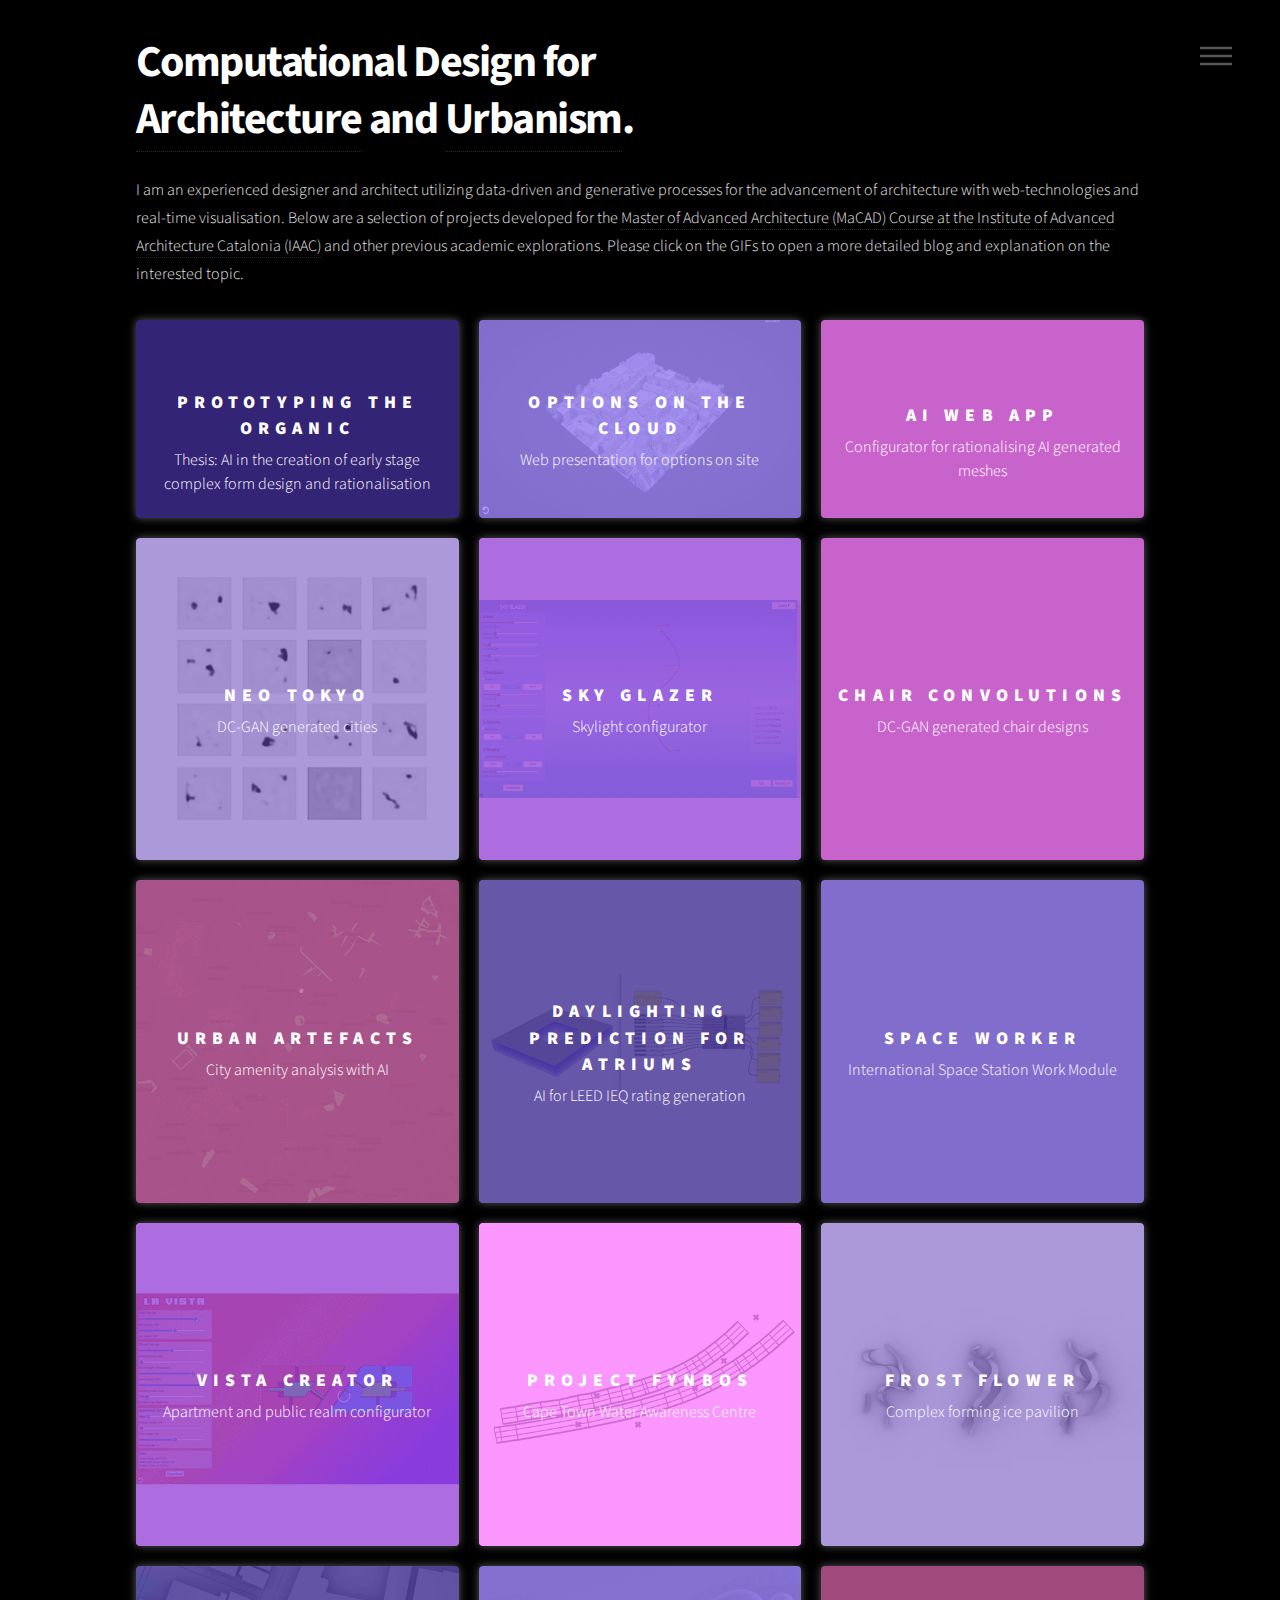
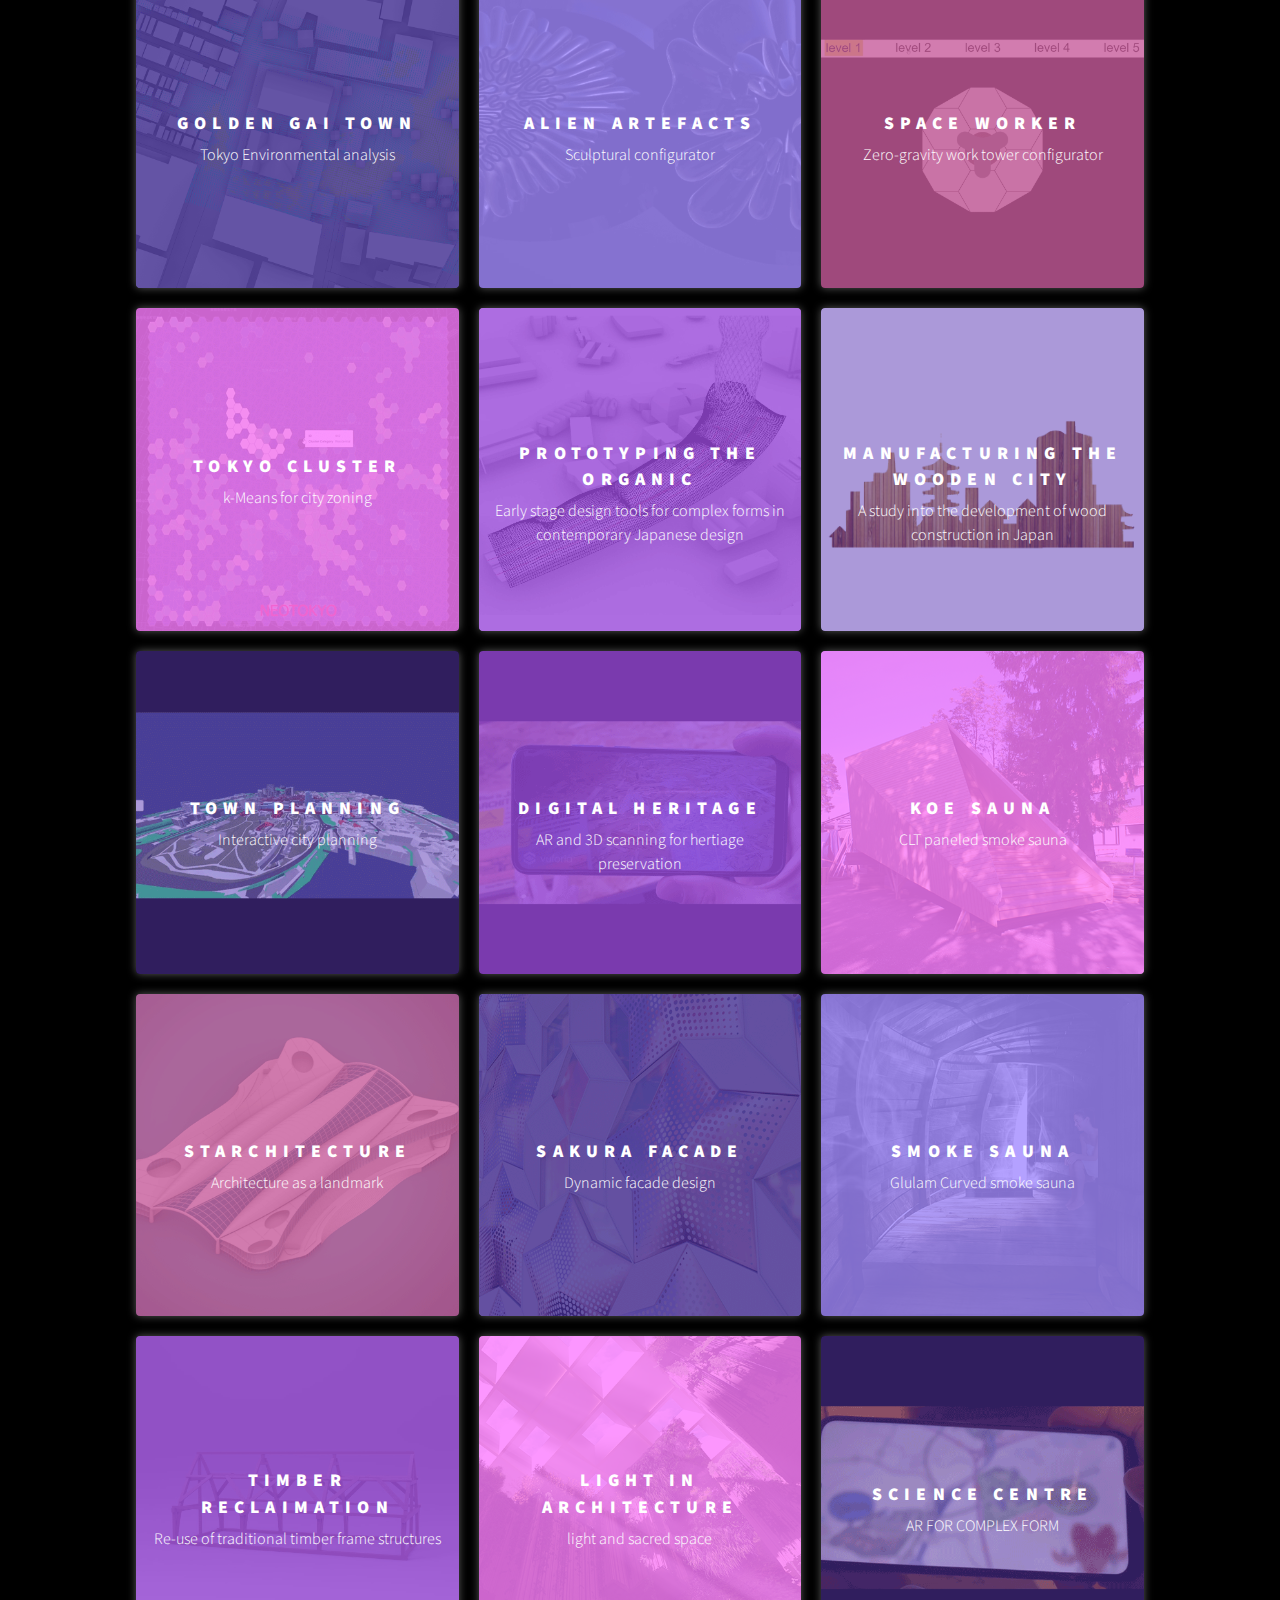
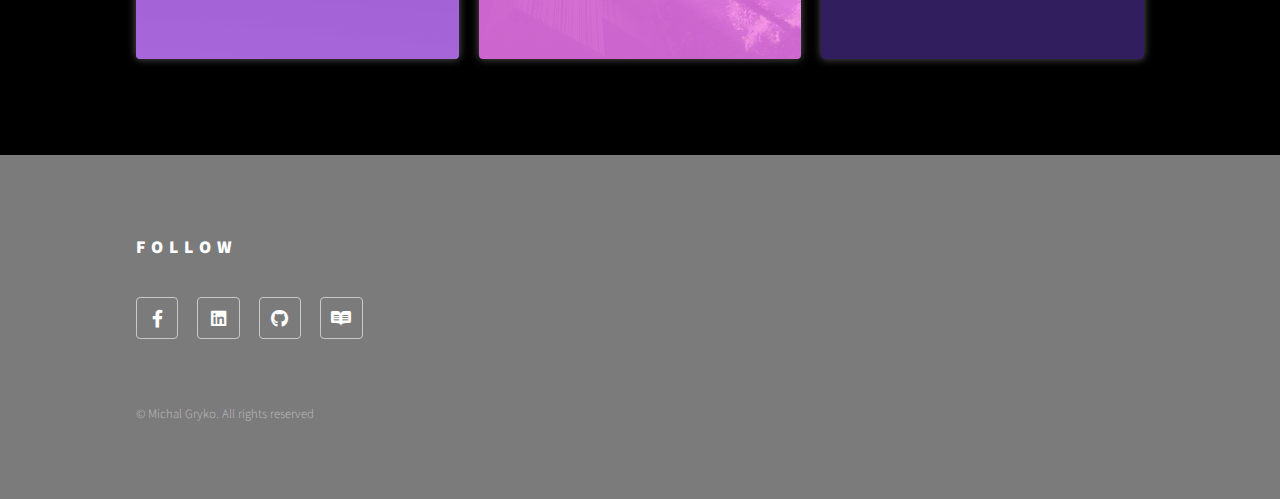
==== commit 6e15c55d: "googlemaps" ====
--- a/index.html
+++ b/index.html
@@ -62,6 +62,18 @@
 										<h2>PROTOTYPING THE ORGANIC</h2>
 										<div class="content">
 											<p>Thesis: AI in the creation of early stage complex form design and rationalisation</p>
+										</div>
+									</a>
+								</article>
+
+								<article class="style6">
+									<span class="image">
+										<img src="images/google-maps-square.gif" alt="" />
+									</span>
+									<a href="https://leonard-design-architects.github.io/googlemaps/" target="_blank">
+										<h2>Options on the Cloud</h2>
+										<div class="content">
+											<p>Web presentation for options on site</p>
 										</div>
 									</a>
 								</article>
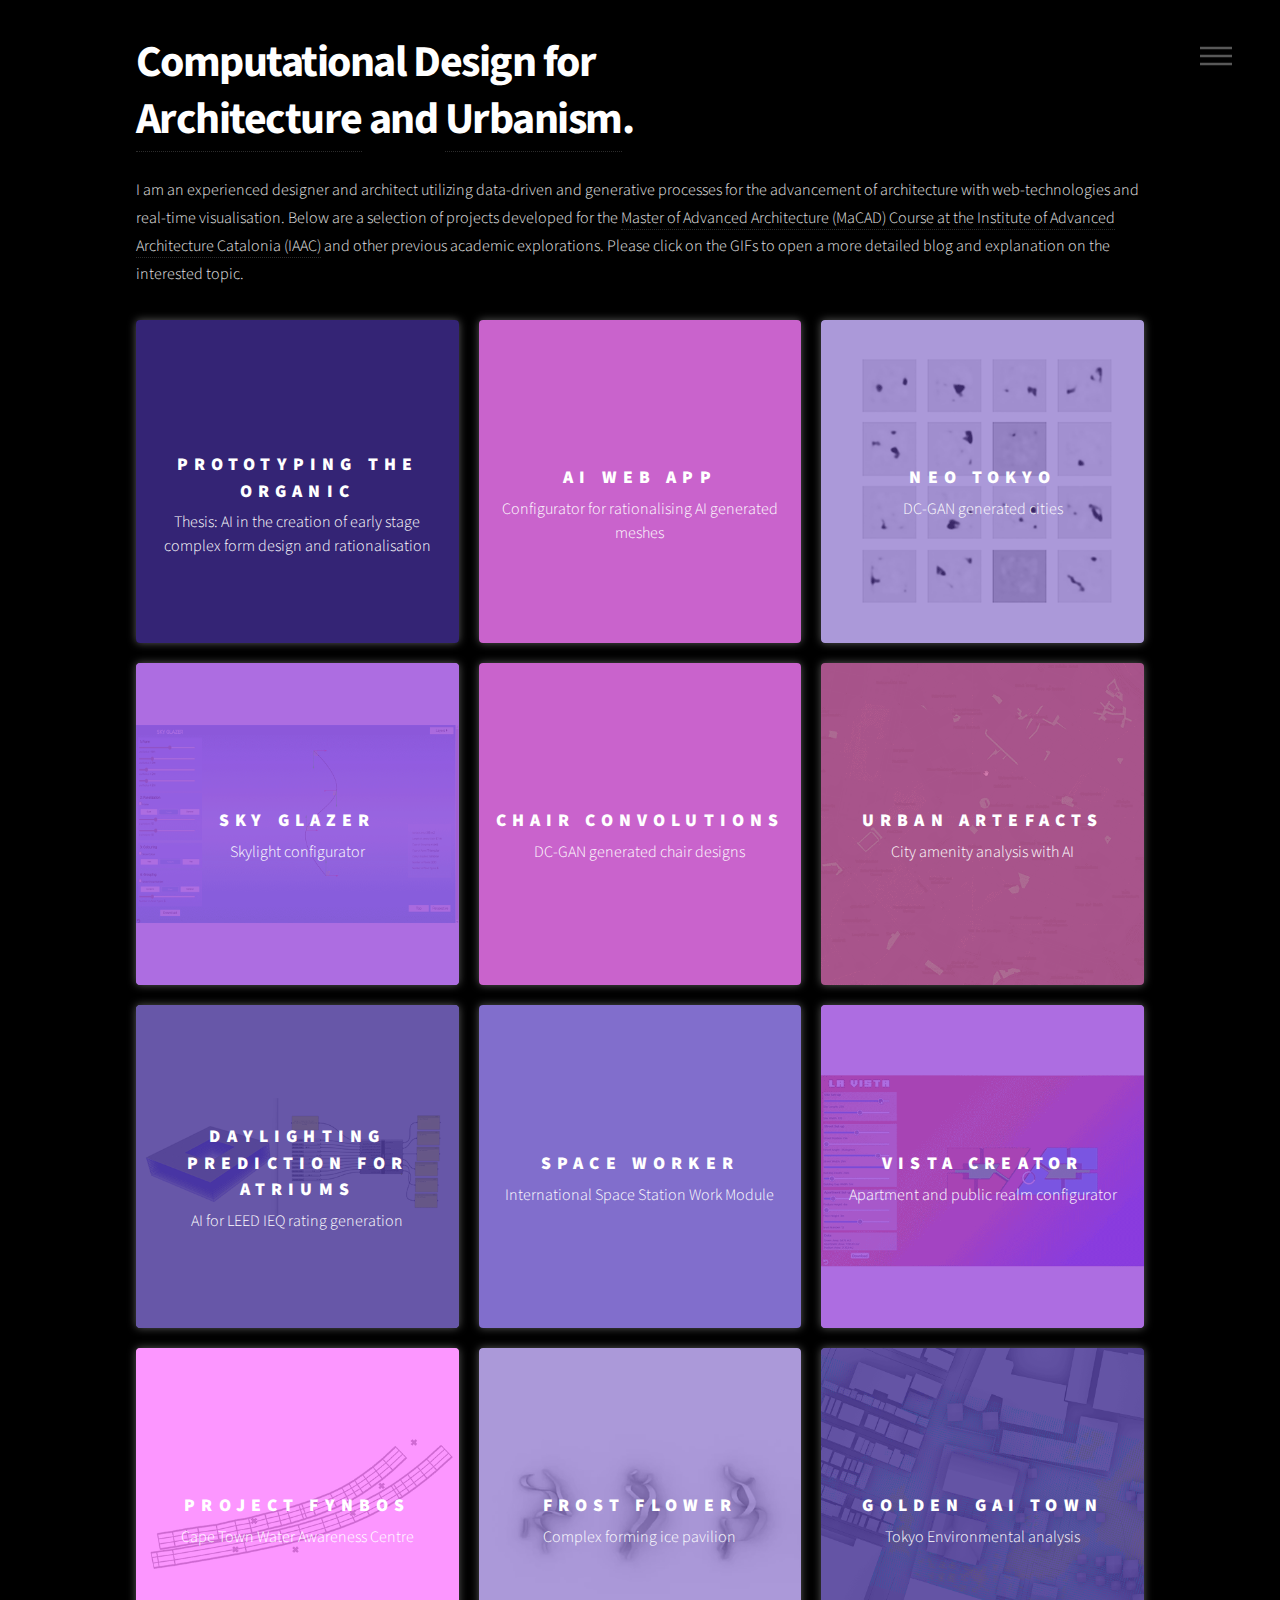
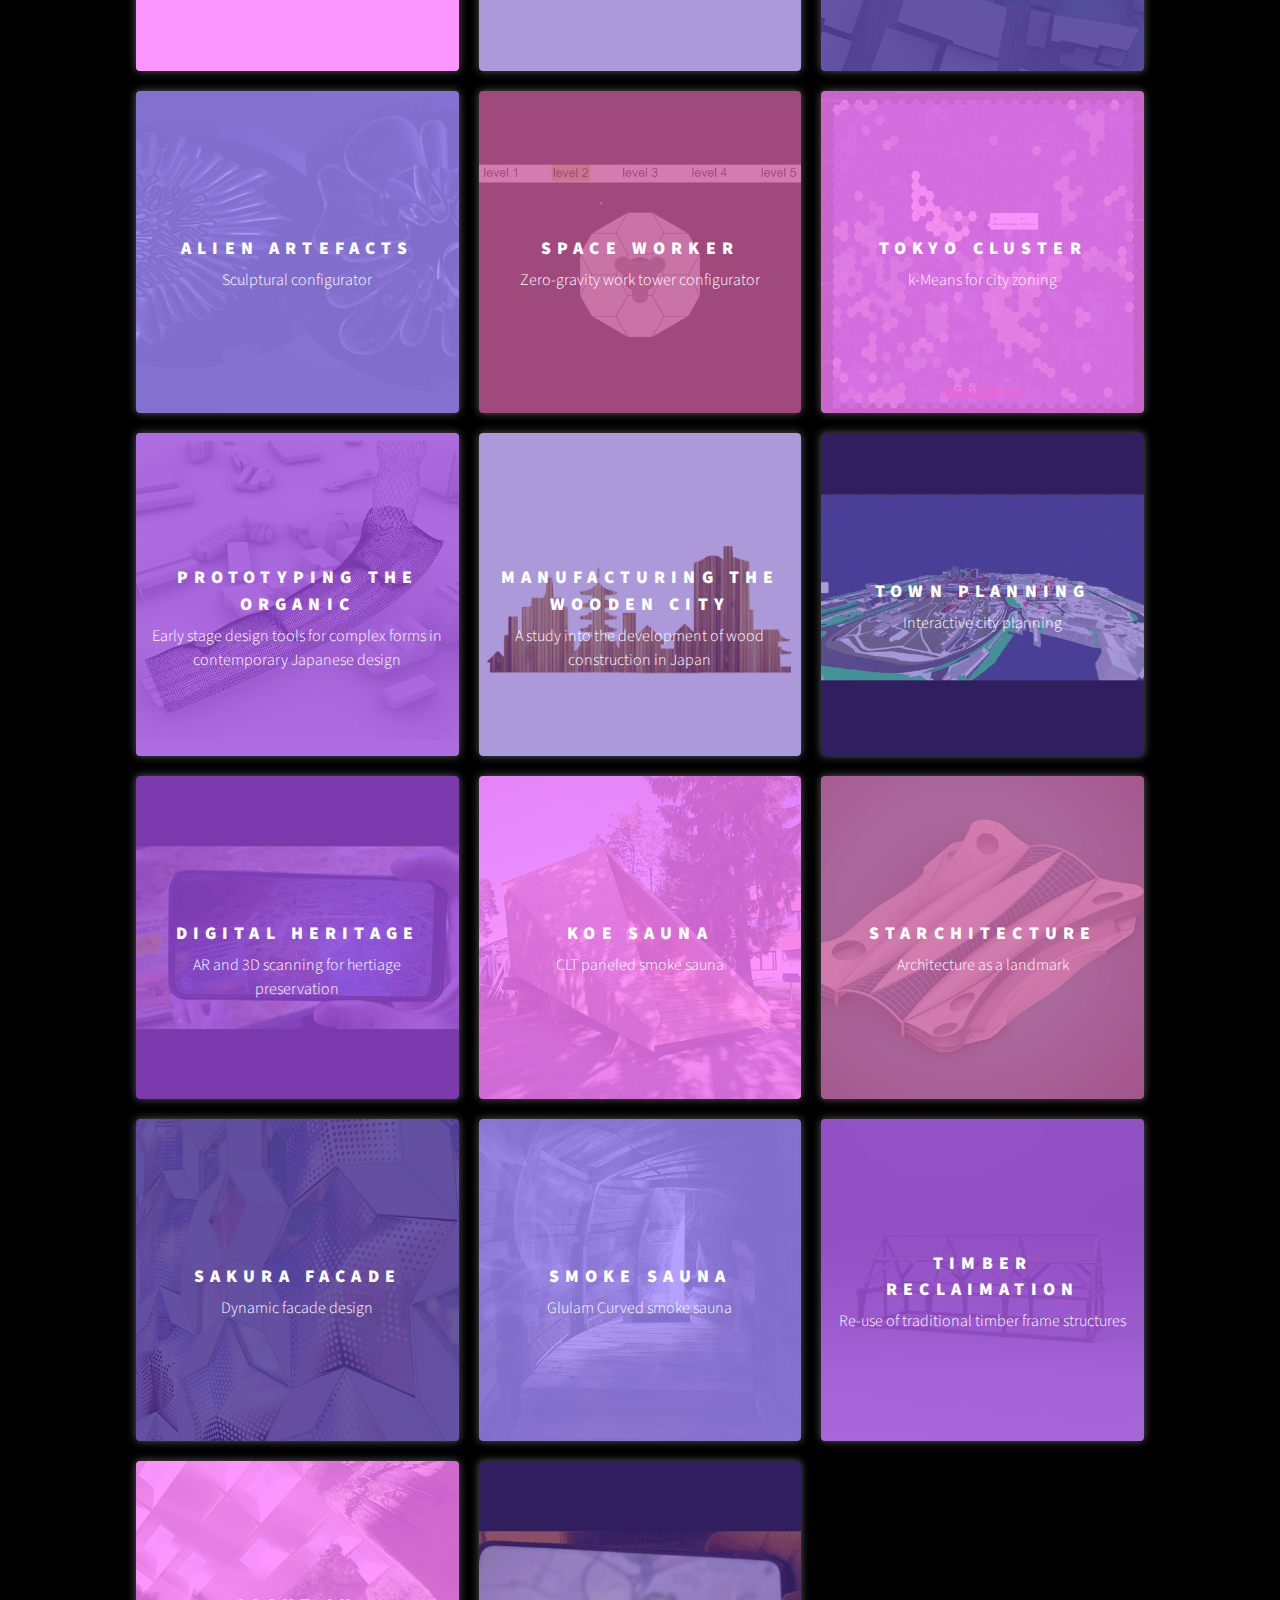
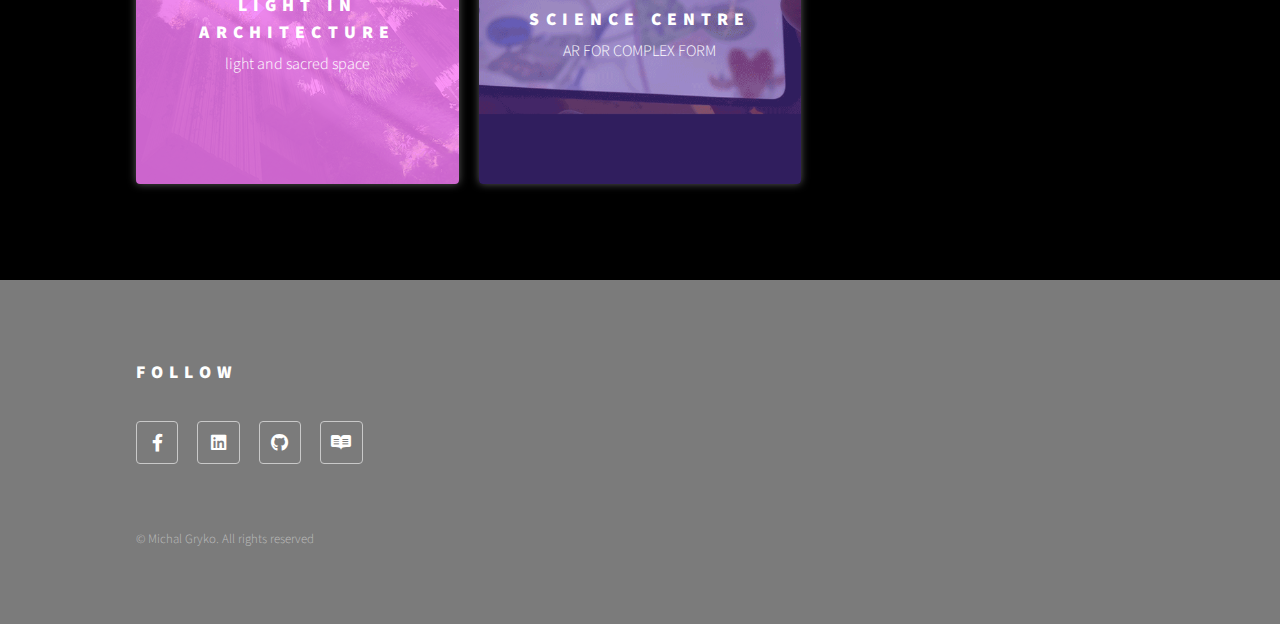
==== commit 1aa890da: "Update index.html" ====
--- a/index.html
+++ b/index.html
@@ -66,7 +66,7 @@
 									</a>
 								</article>
 
-								<article class="style6">
+								<!--<article class="style6">
 									<span class="image">
 										<img src="images/google-maps-square.gif" alt="" />
 									</span>
@@ -76,7 +76,7 @@
 											<p>Web presentation for options on site</p>
 										</div>
 									</a>
-								</article>
+								</article>-->
 
 
 
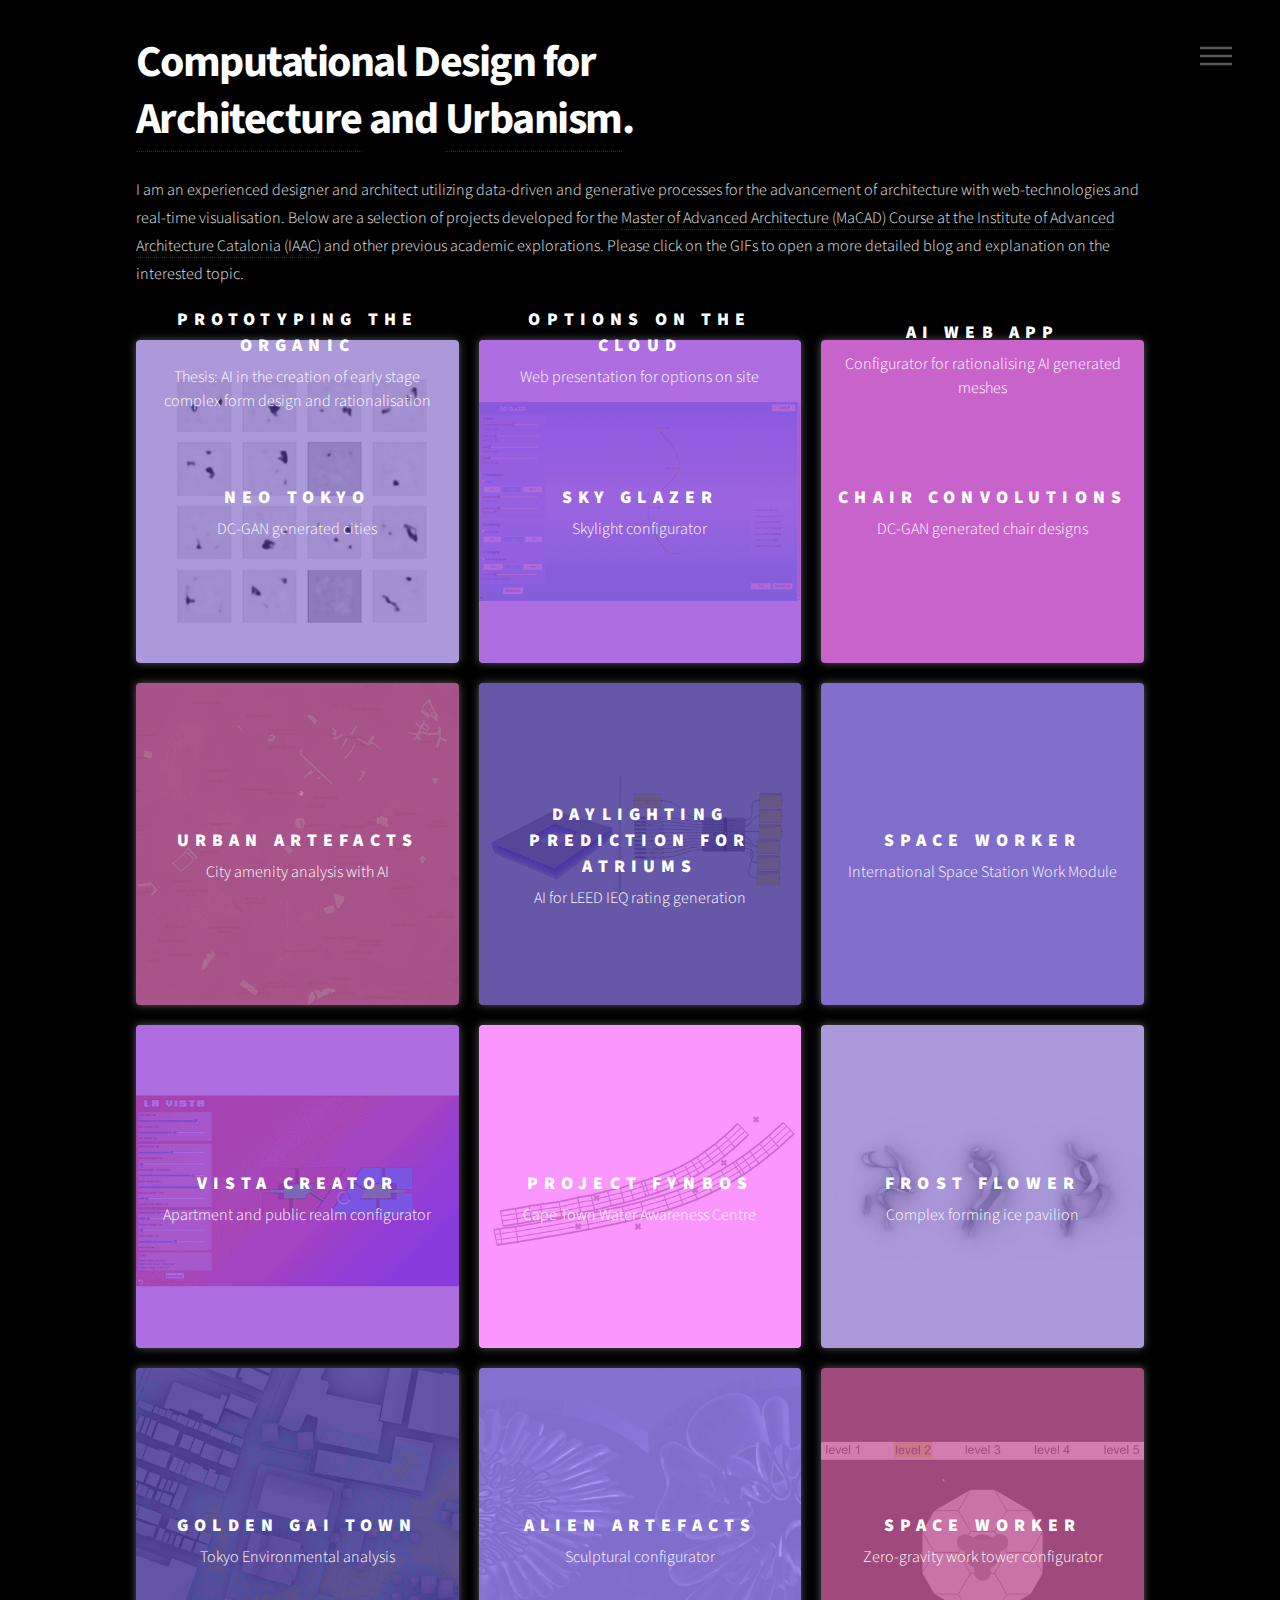
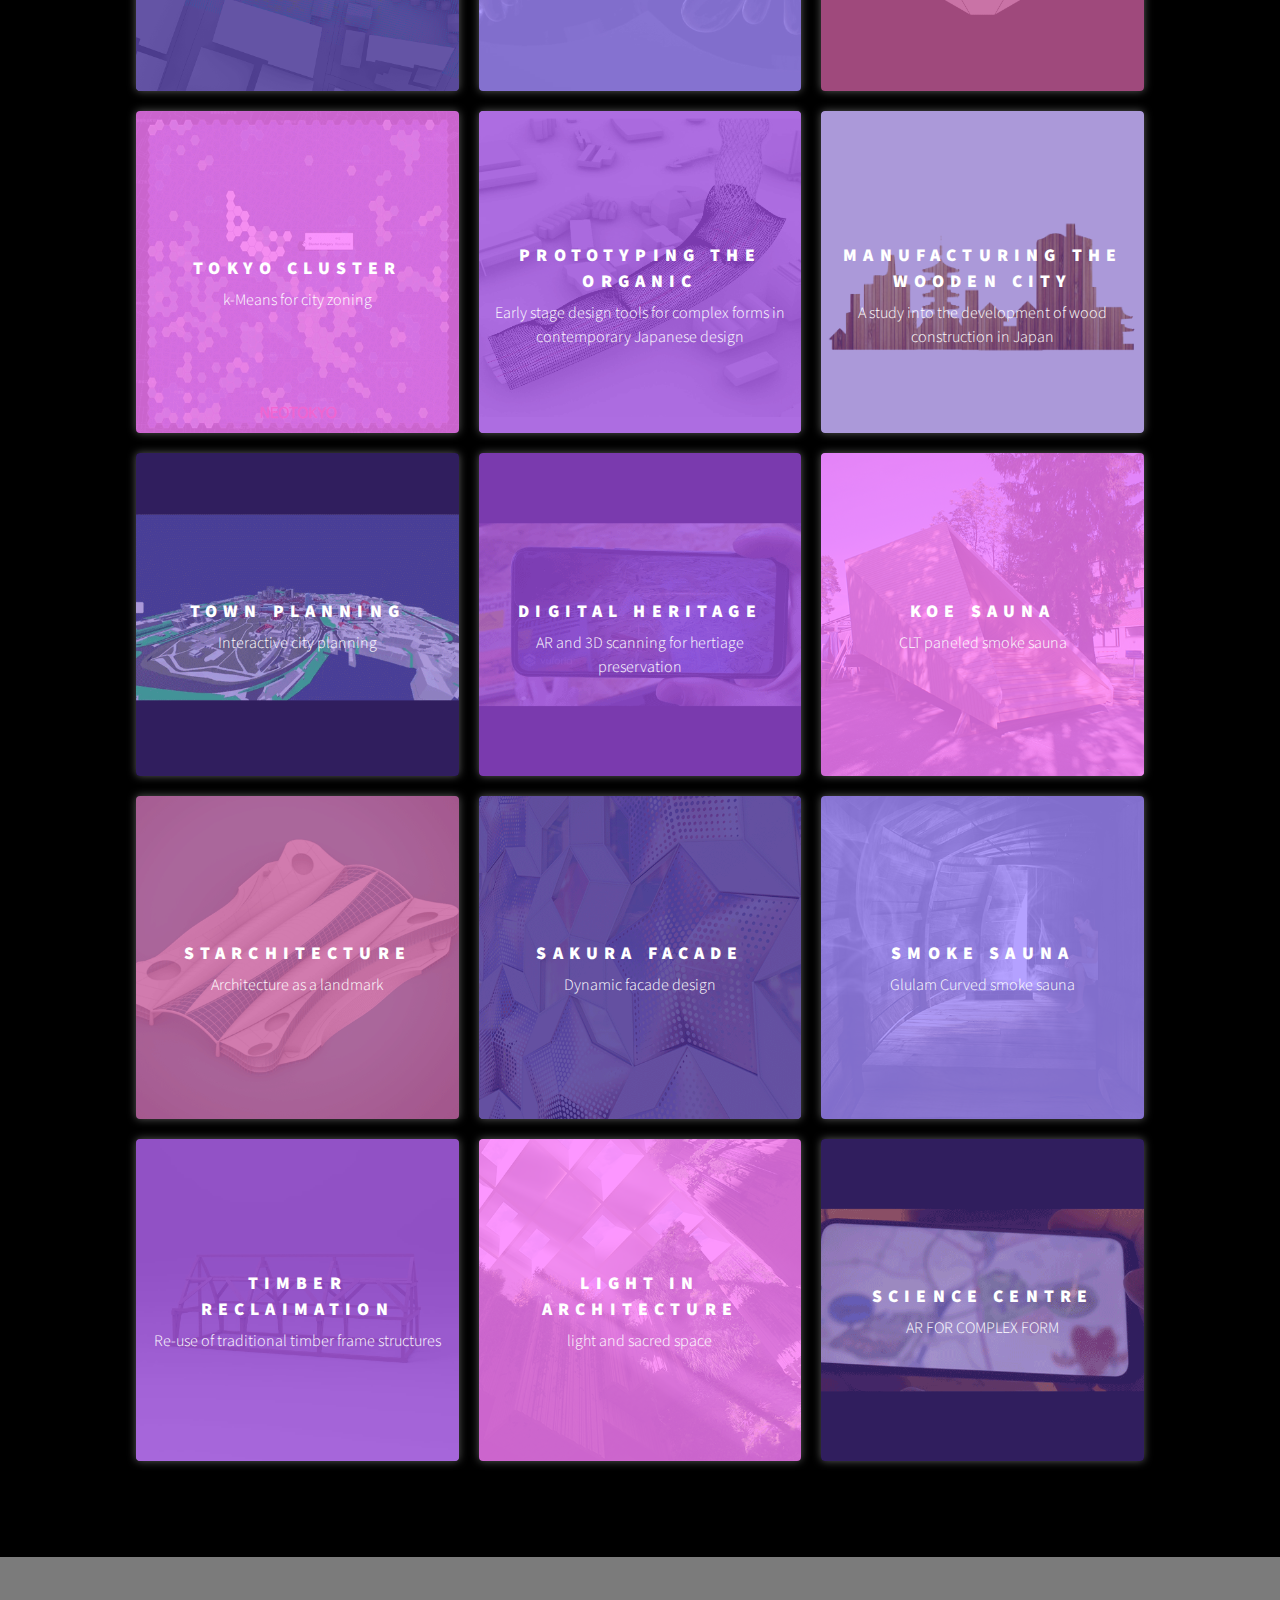
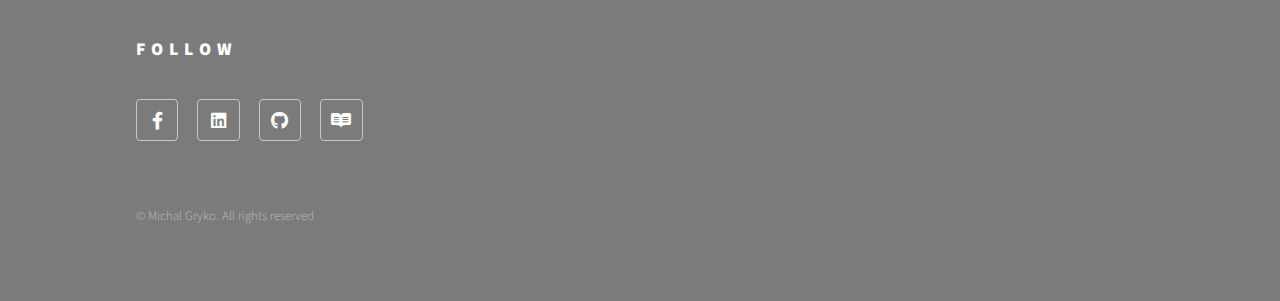
==== commit 632c07ed: "cfd" ====
--- a/index.html
+++ b/index.html
@@ -66,17 +66,17 @@
 									</a>
 								</article>
 
-								<!--<article class="style6">
-									<span class="image">
-										<img src="images/google-maps-square.gif" alt="" />
-									</span>
-									<a href="https://leonard-design-architects.github.io/googlemaps/" target="_blank">
+								<article class="style6">
+									<span class="image">
+										<img src="images/Tokyocfds.gif" alt="" />
+									</span>
+									<a href="" target="_blank">
 										<h2>Options on the Cloud</h2>
 										<div class="content">
 											<p>Web presentation for options on site</p>
 										</div>
 									</a>
-								</article>-->
+								</article>
 
 
 
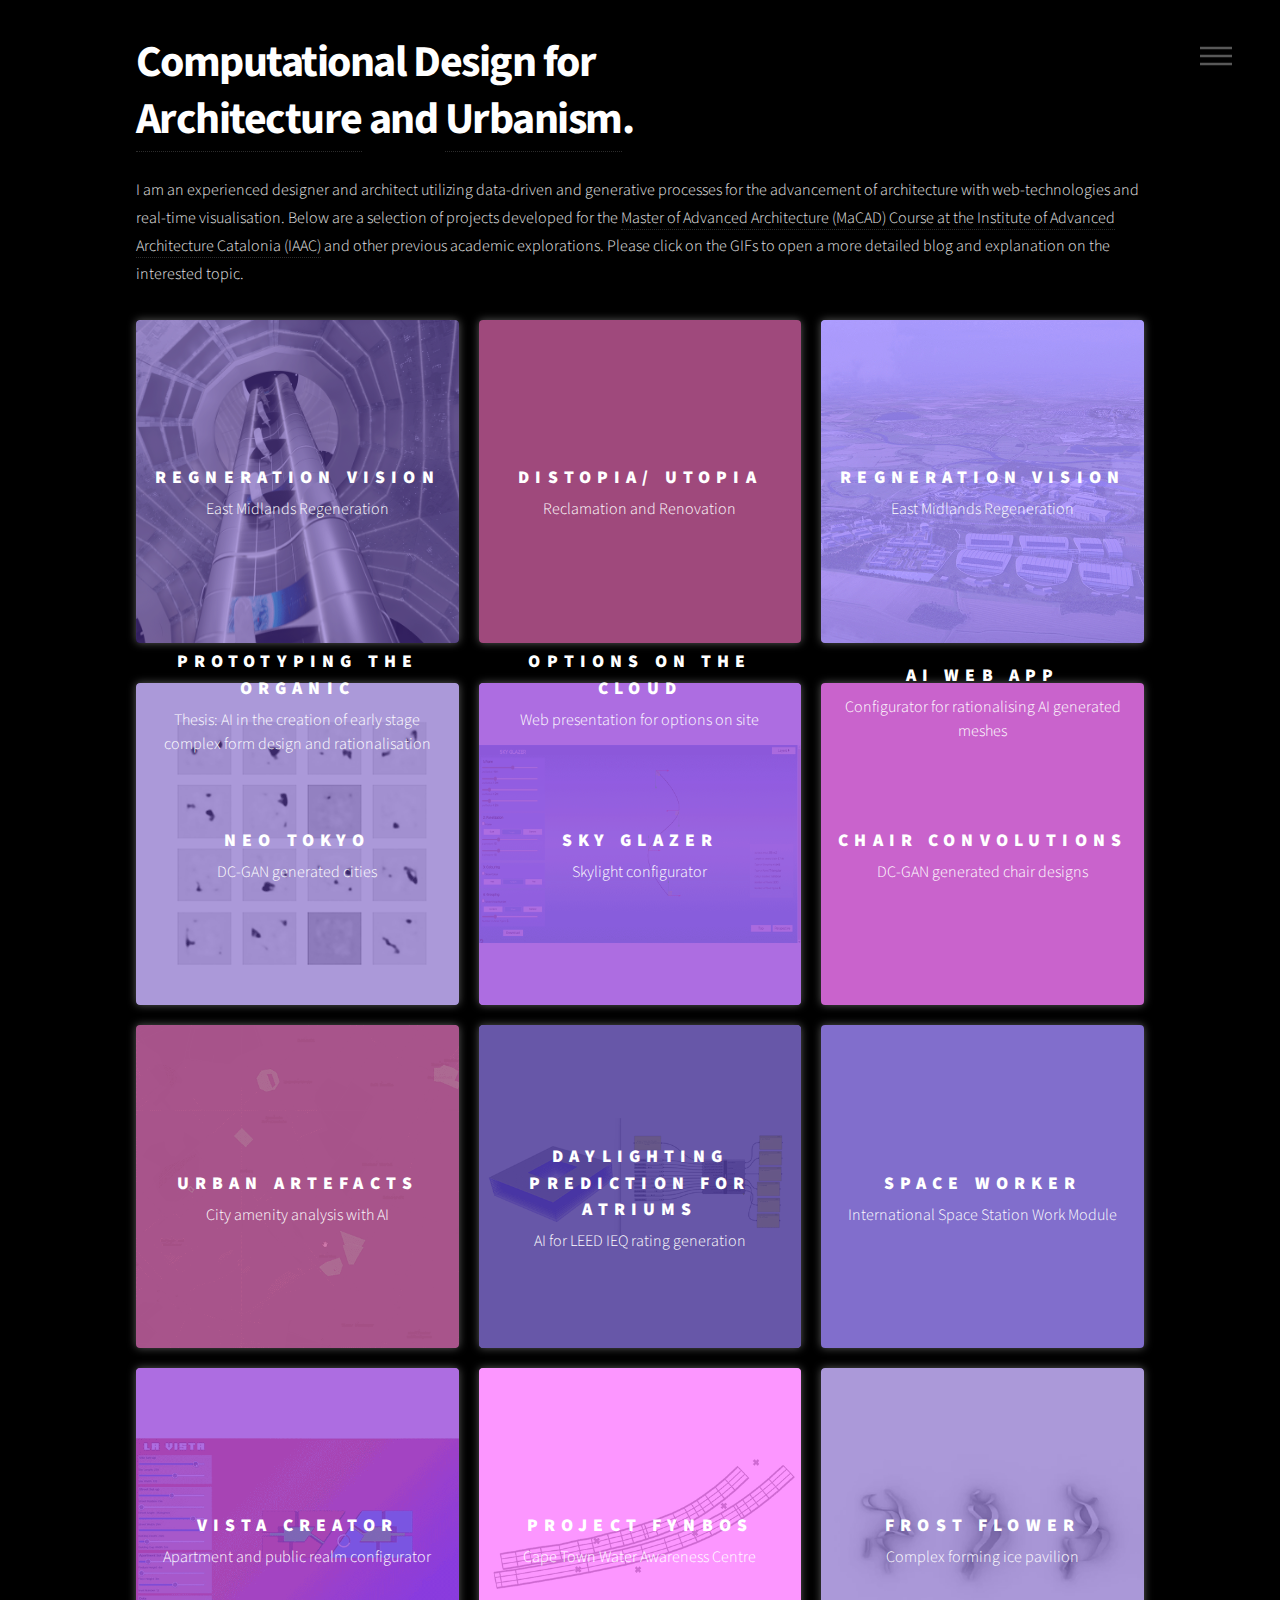
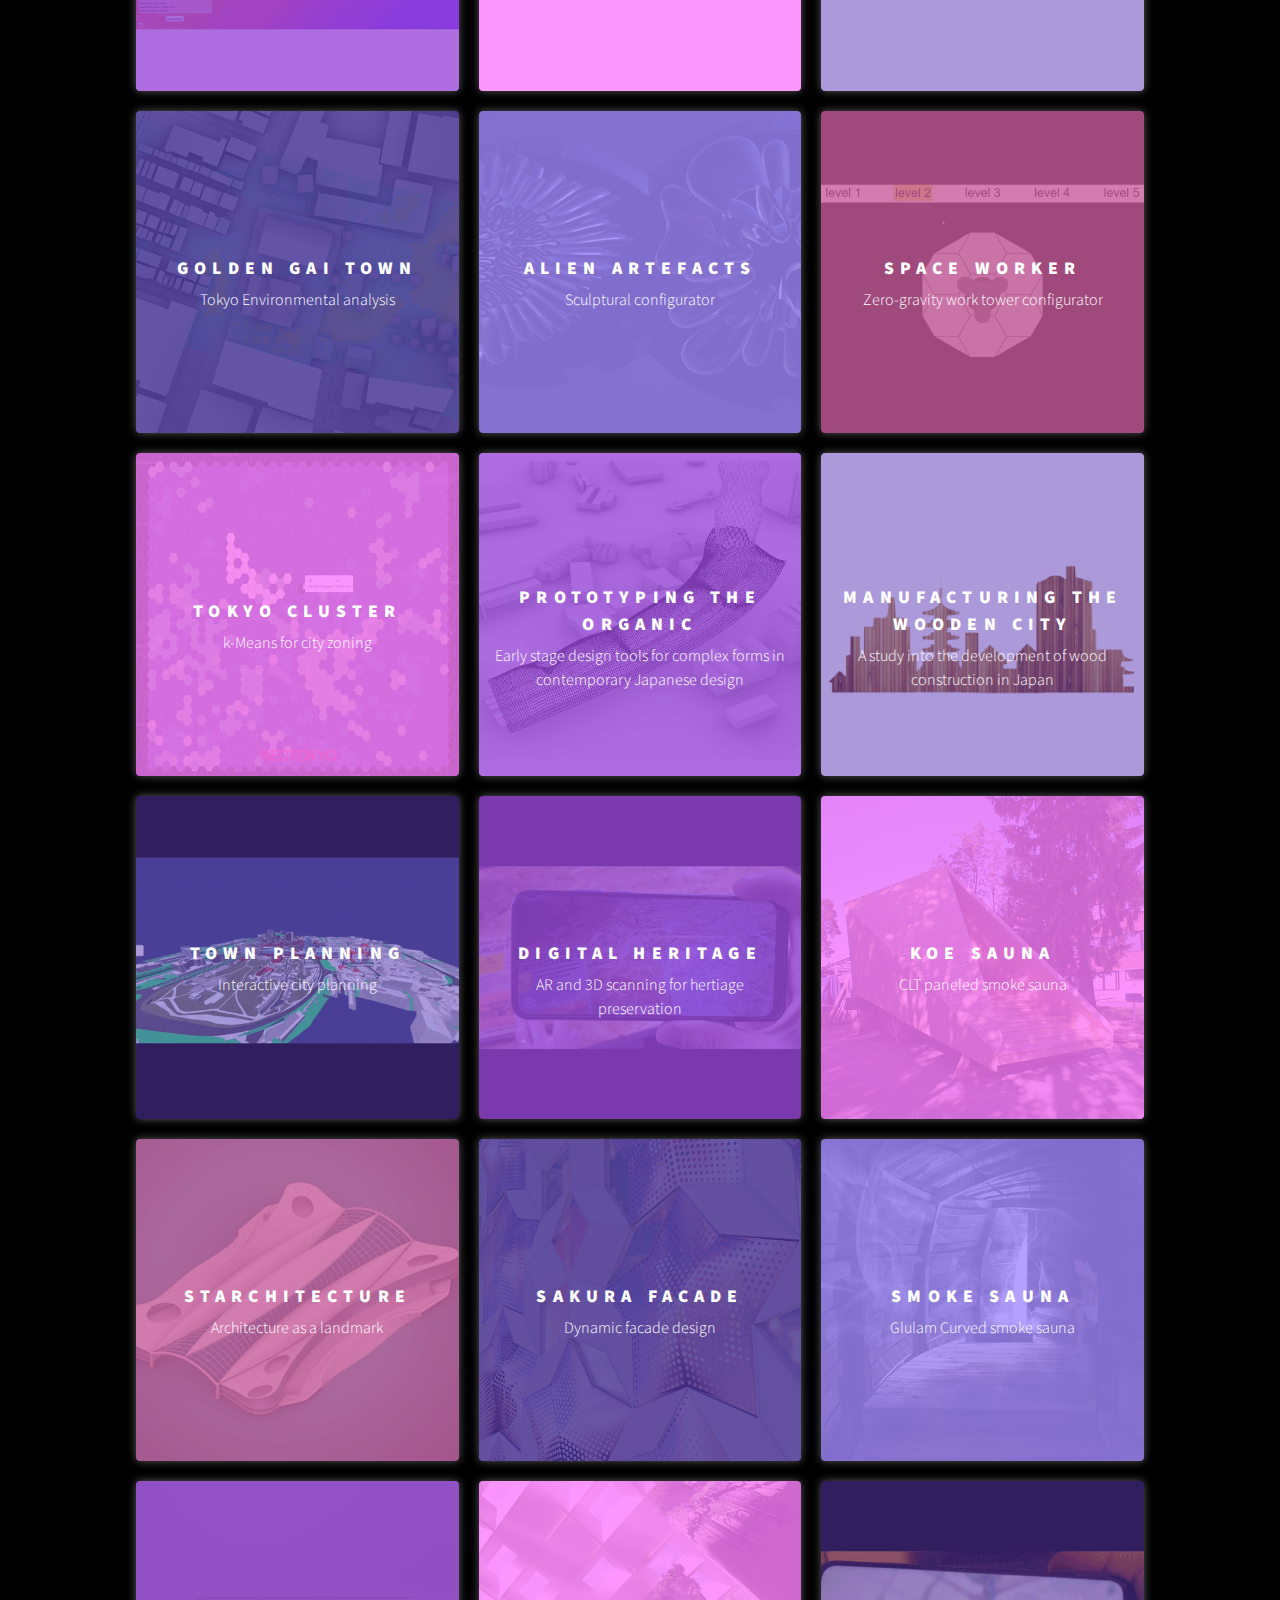
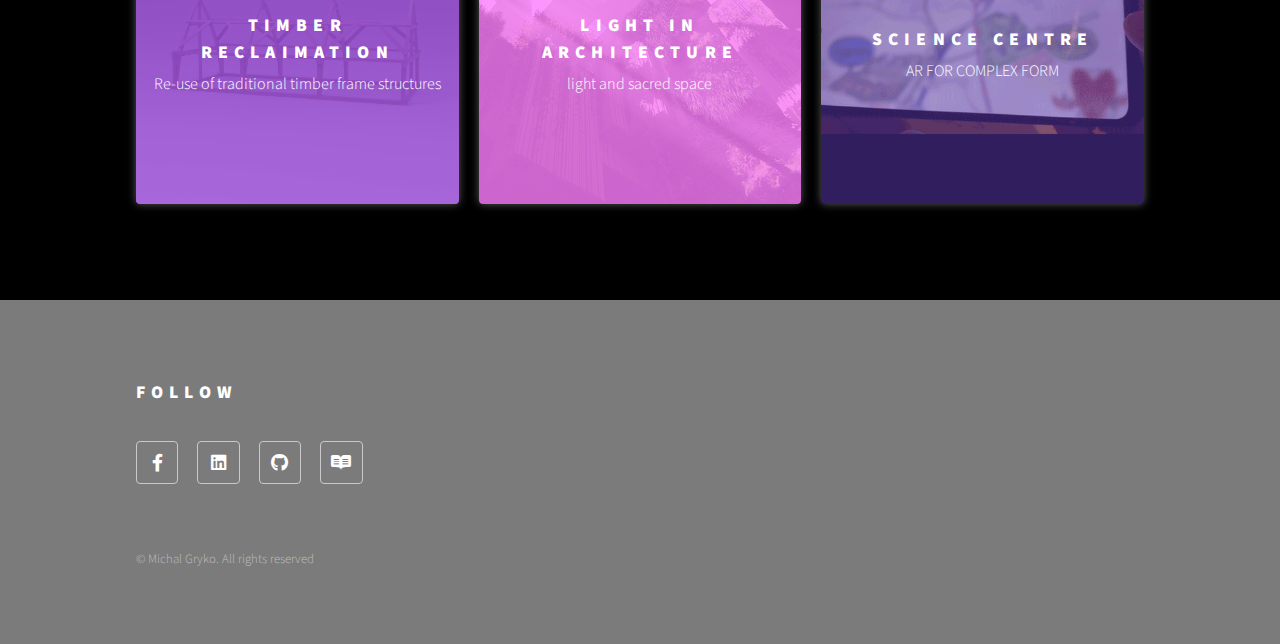
==== commit d8d34e1a: "dystopia upload" ====
--- a/index.html
+++ b/index.html
@@ -54,6 +54,45 @@
 								<p>I am an experienced designer and architect utilizing data-driven and generative processes for the advancement of architecture with web-technologies and real-time visualisation. Below are a selection of projects developed for the <a href="https://iaac.net/educational-programmes/masters-programmes/macad/"> Master of Advanced Architecture (MaCAD) Course at the Institute of Advanced Architecture Catalonia (IAAC)</a> and other previous academic explorations. Please click on the GIFs to open a more detailed blog and explanation on the interested topic.</p>
 							</header>
 							<section class="tiles">
+
+								<article class="style1">
+									<span class="image">
+										<img src="images/spacegifreverse.gif" alt="" />
+									</span>
+									<a href="https://www.iaacblog.com/programs/space-worker-expandable-space-habitats/" target="_blank">
+										<h2>REGNERATION VISION</h2>
+										<div class="content">
+											<p>East Midlands Regeneration</p>
+										</div>
+									</a>
+								</article>
+
+
+								<article class="style4">
+									<span class="image">
+										<img src="images/Distopia-utopia-MGshort.gif" alt="" />
+									</span>
+									<a href="dystopia.html" target="_blank">
+										<h2>DISTOPIA/ UTOPIA</h2>
+										<div class="content">
+											<p>Reclamation and Renovation</p>
+										</div>
+									</a>
+								</article>
+
+								<article class="style6">
+									<span class="image">
+										<img src="images/midlands.gif" alt="" />
+									</span>
+									<a href="https://www.nottinghamshire.gov.uk/transport/high-speed-2-for-nottinghamshire" target="_blank">
+										<h2>REGNERATION VISION</h2>
+										<div class="content">
+											<p>East Midlands Regeneration</p>
+										</div>
+									</a>
+								</article>
+
+
 								<article class="style5">
 									<span class="image">
 										<img src="images/uegif_01_small.gif" alt="" />
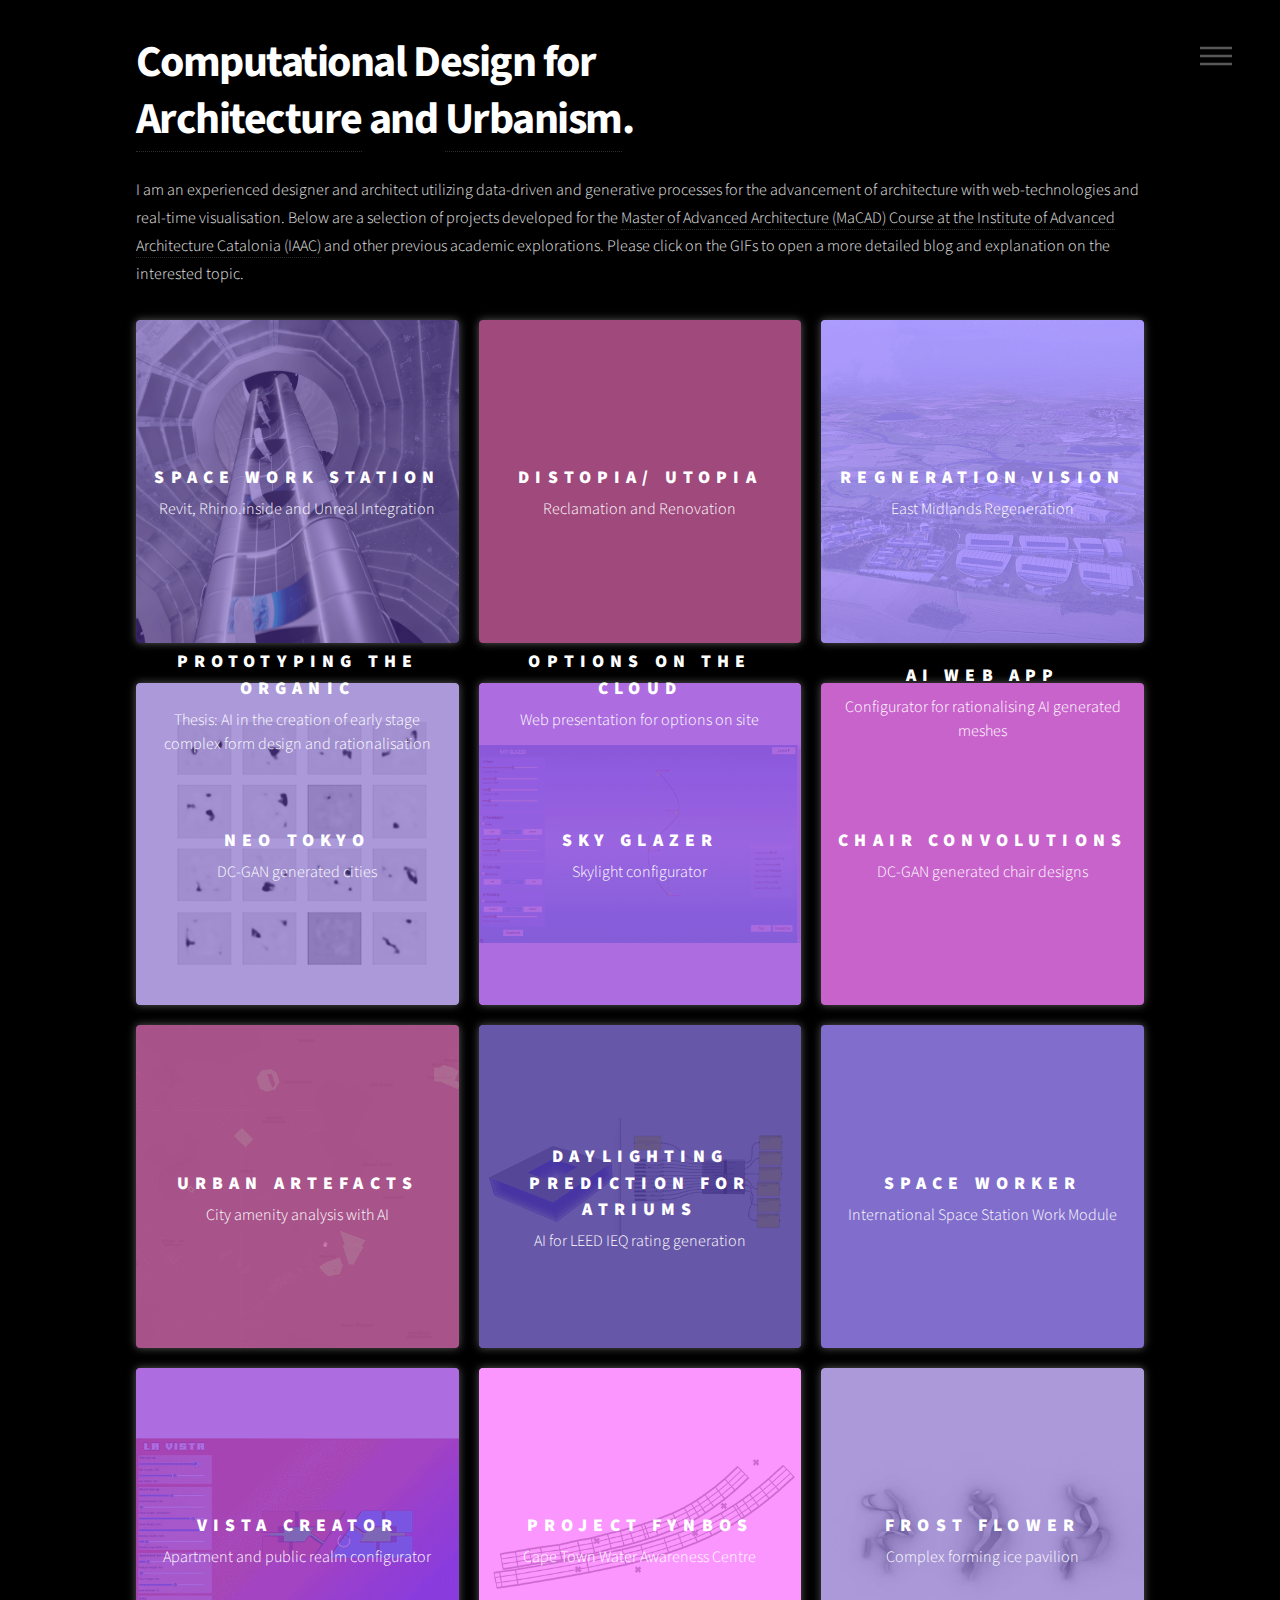
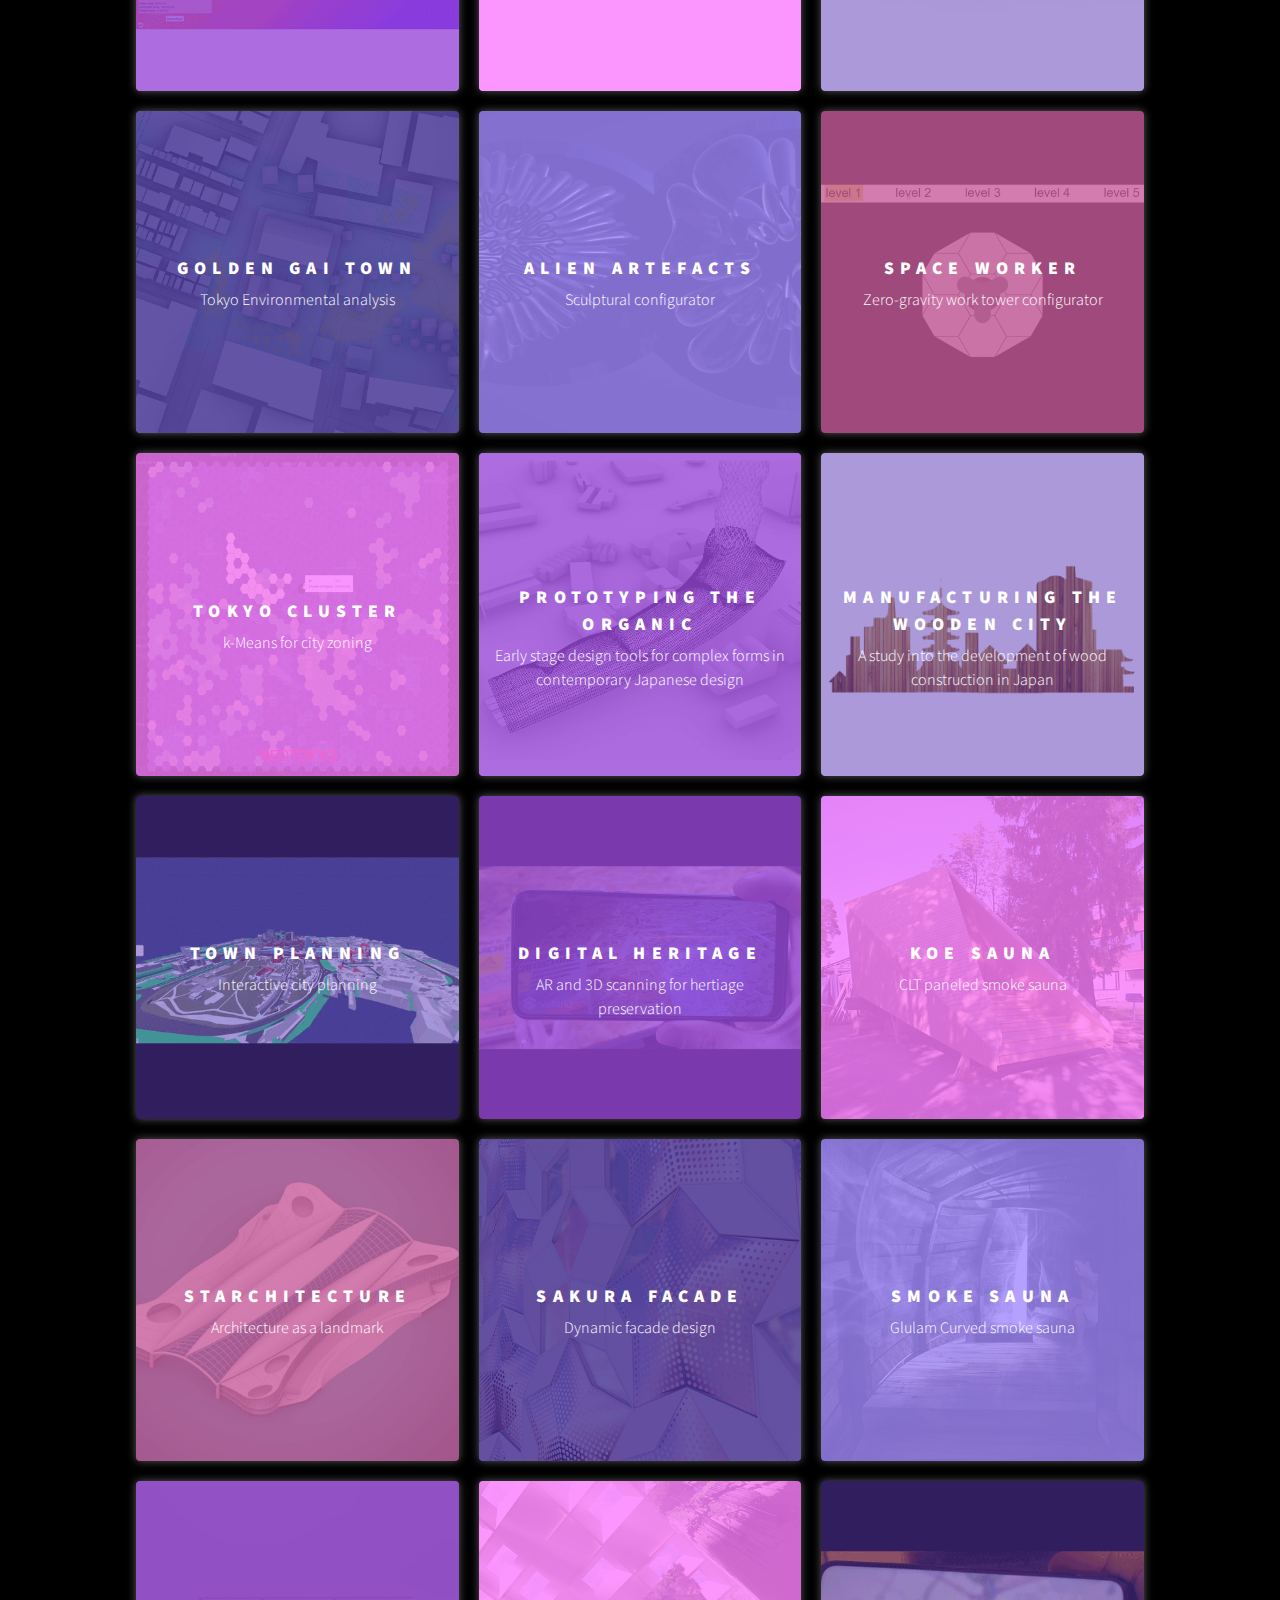
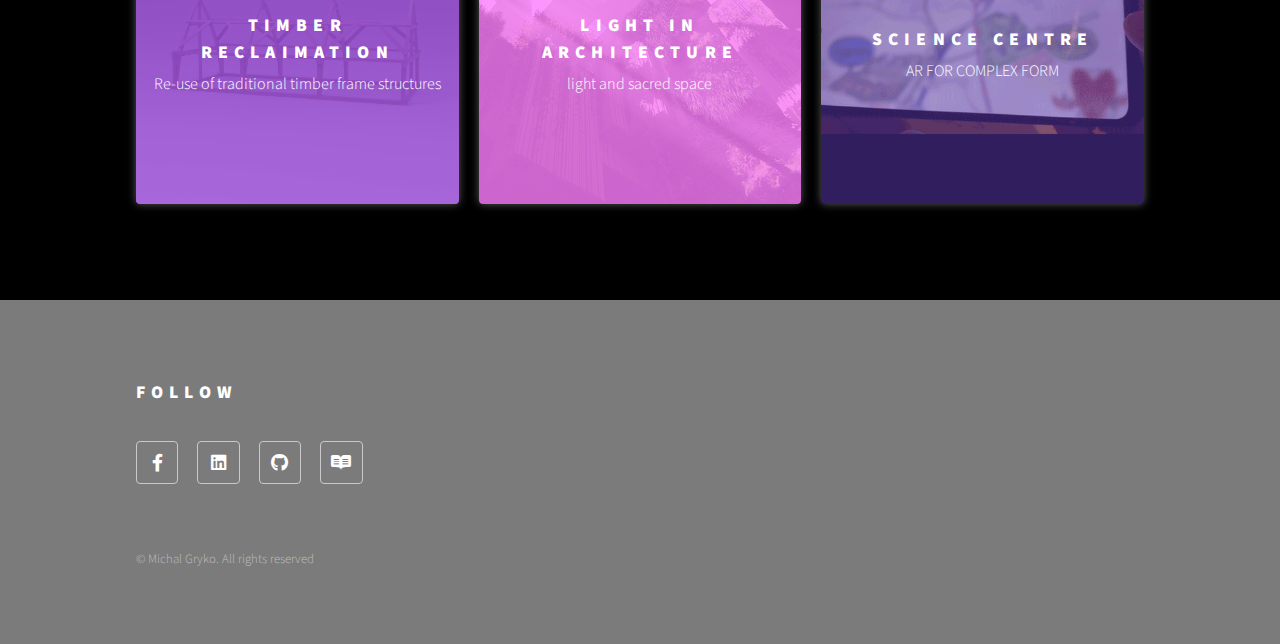
==== commit 2a5cdacf: "Update index.html" ====
--- a/index.html
+++ b/index.html
@@ -60,9 +60,9 @@
 										<img src="images/spacegifreverse.gif" alt="" />
 									</span>
 									<a href="https://www.iaacblog.com/programs/space-worker-expandable-space-habitats/" target="_blank">
-										<h2>REGNERATION VISION</h2>
-										<div class="content">
-											<p>East Midlands Regeneration</p>
+										<h2>Space Work Station</h2>
+										<div class="content">
+											<p>Revit, Rhino.inside and Unreal Integration</p>
 										</div>
 									</a>
 								</article>
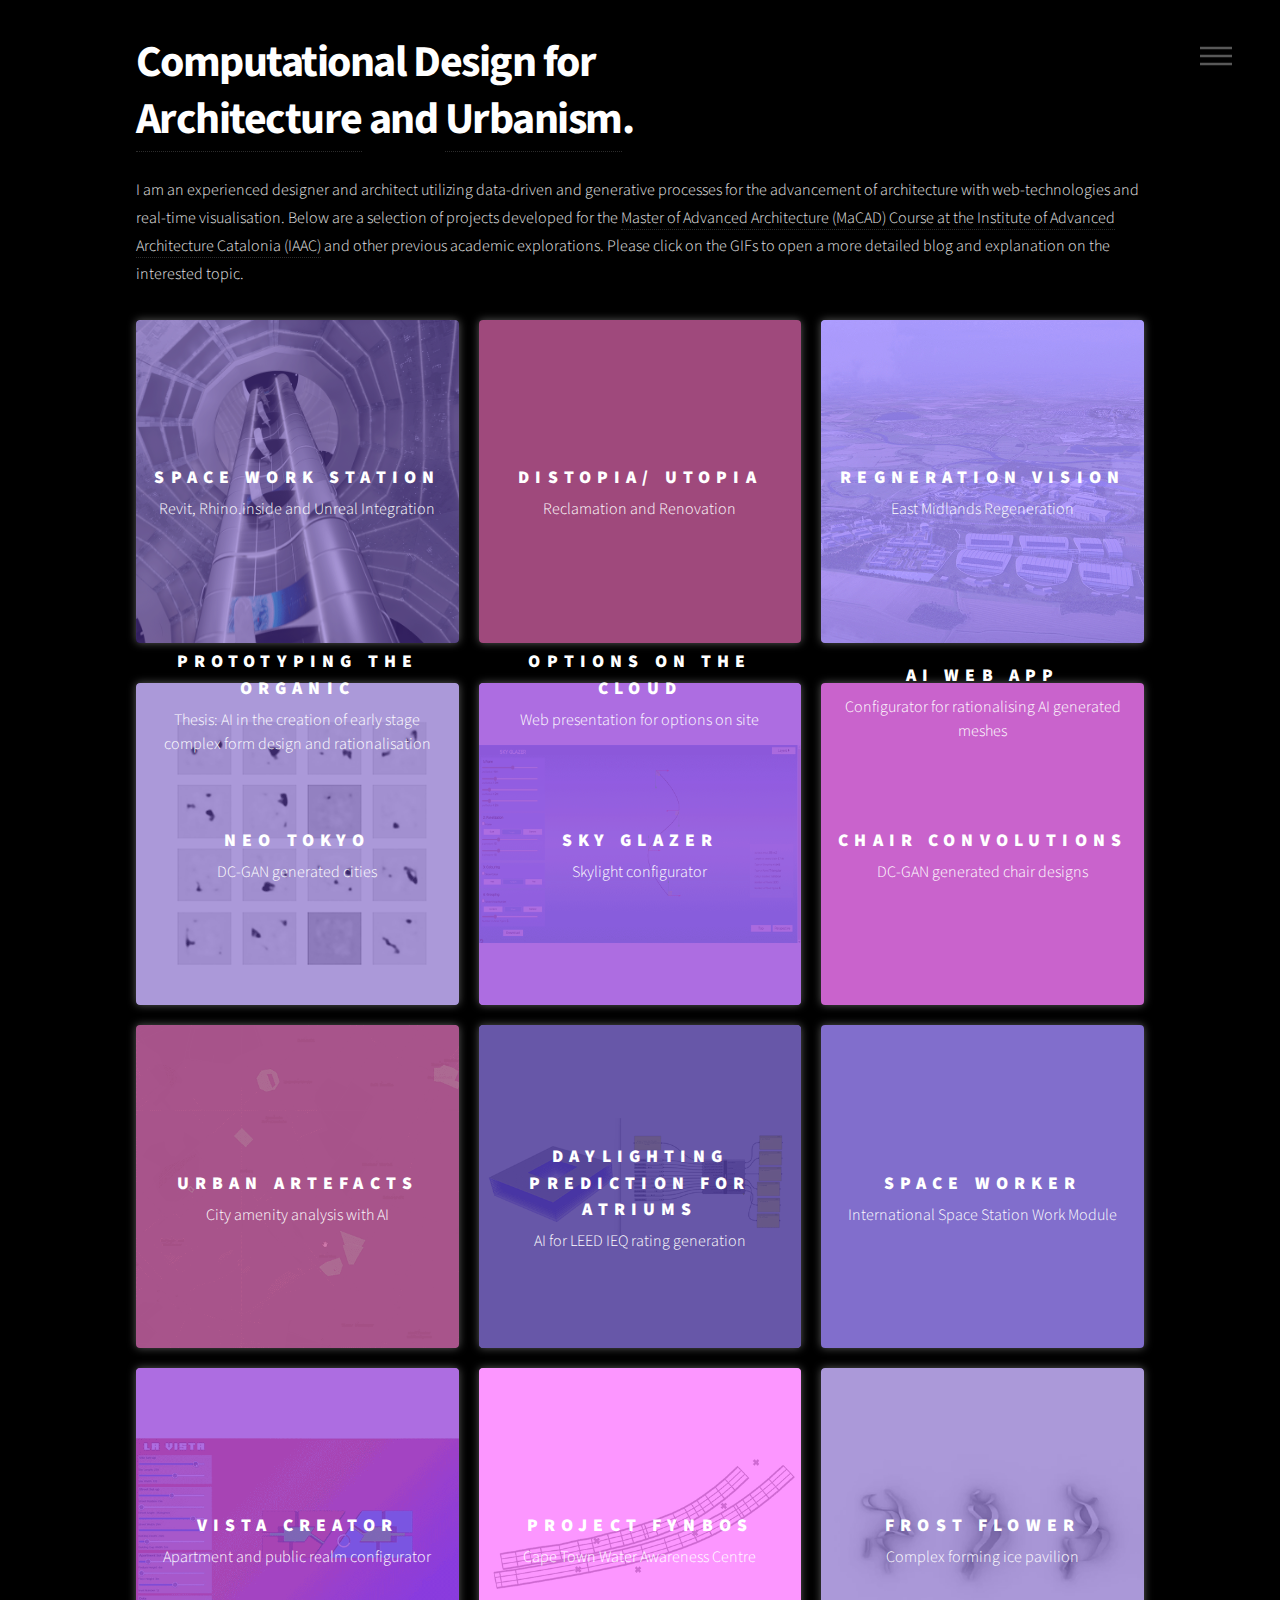
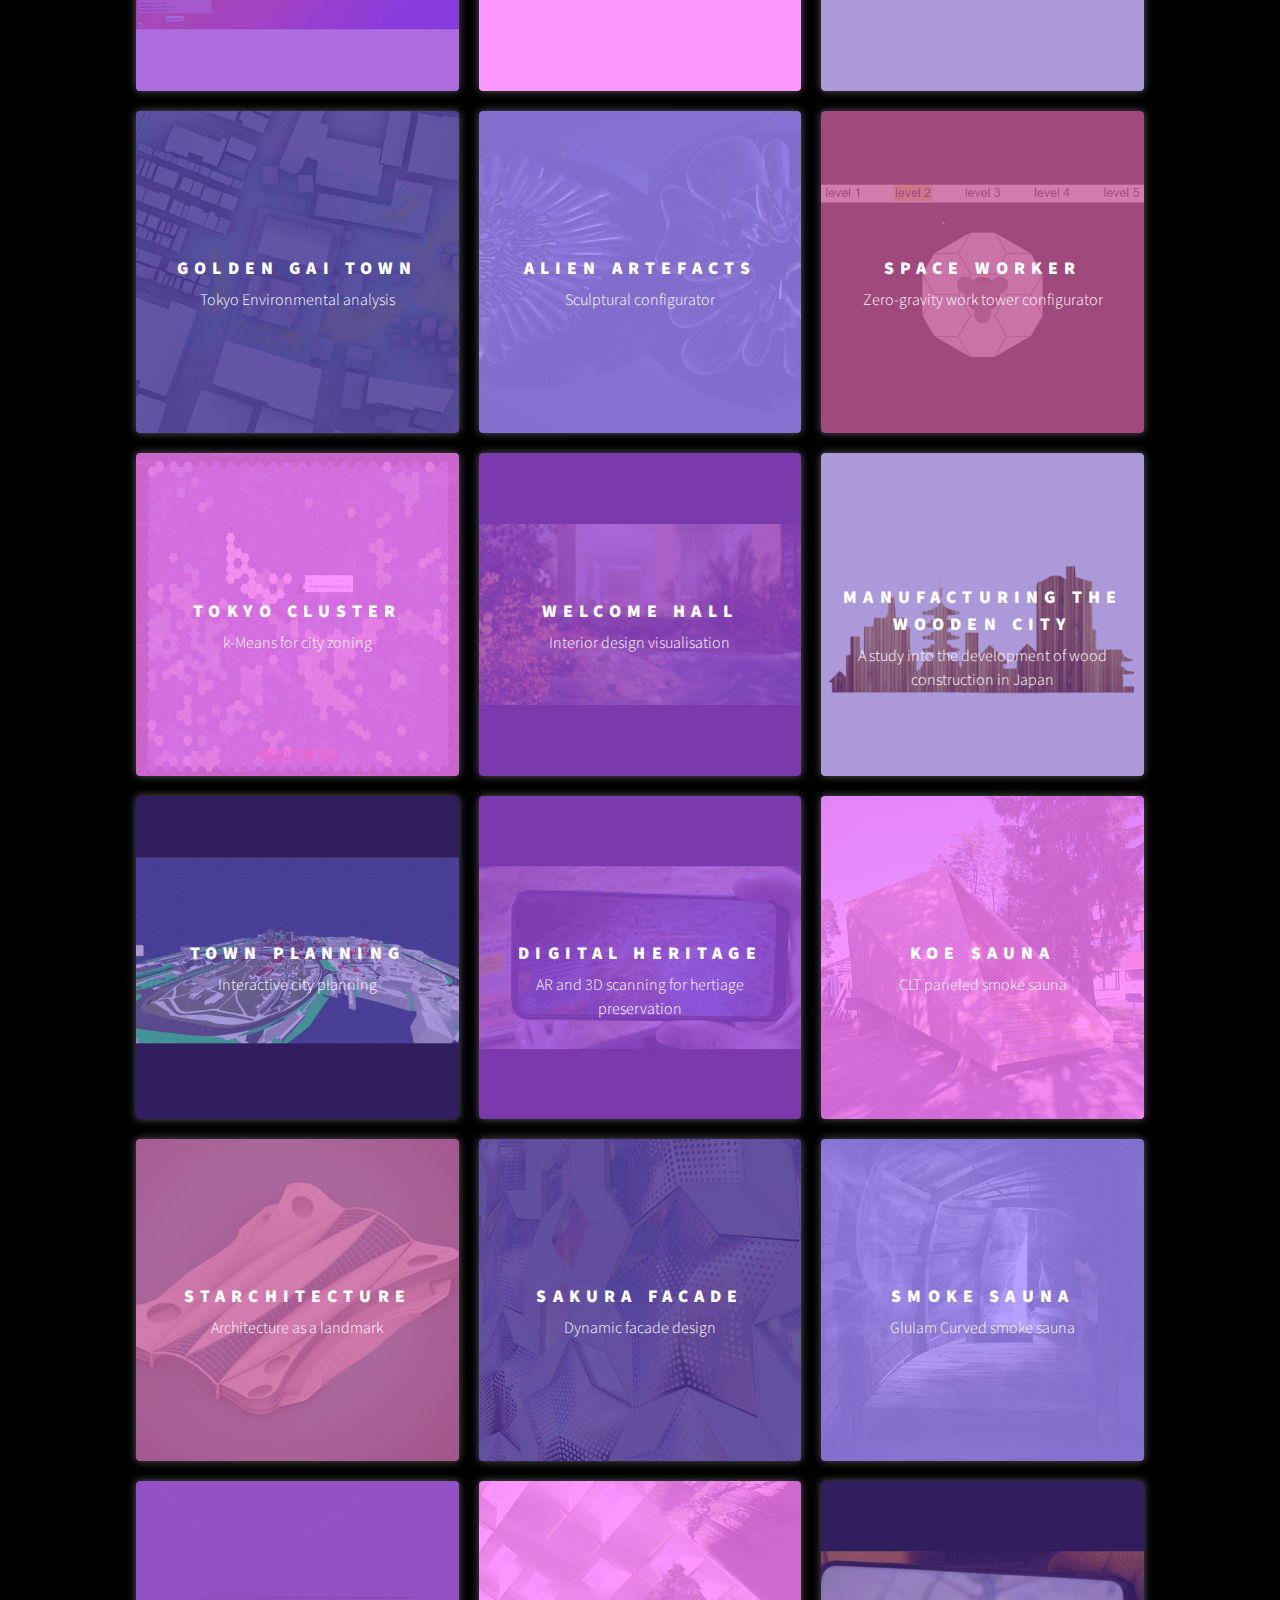
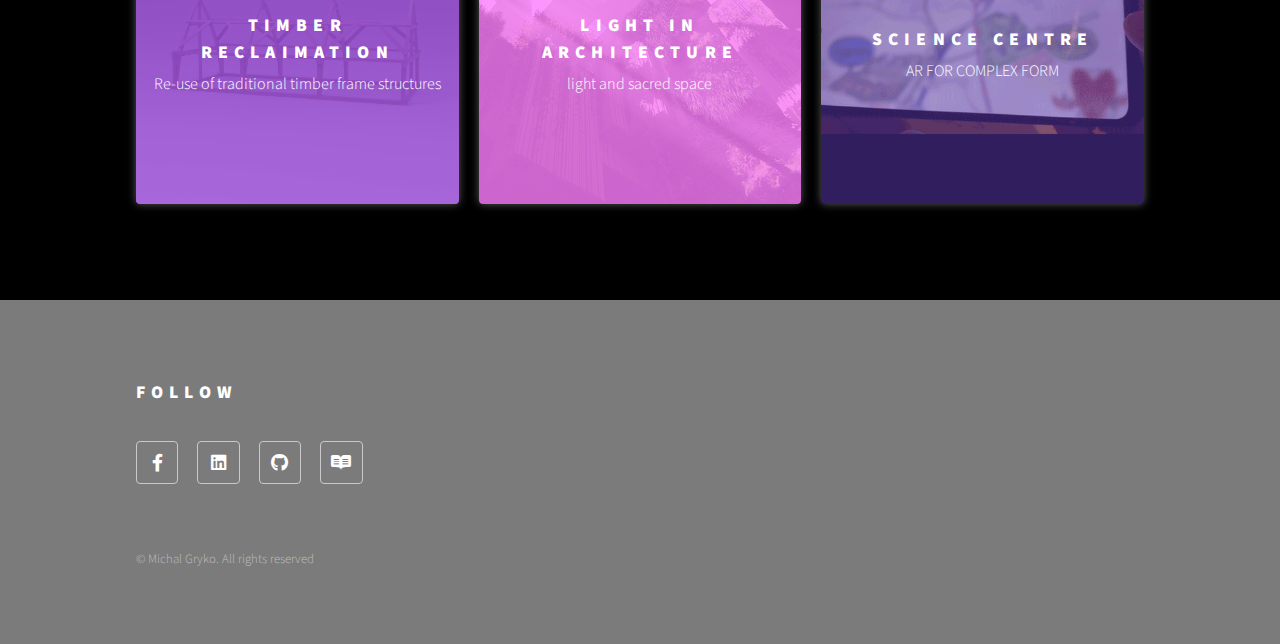
==== commit b5c5fd12: "interior" ====
--- a/index.html
+++ b/index.html
@@ -59,7 +59,7 @@
 									<span class="image">
 										<img src="images/spacegifreverse.gif" alt="" />
 									</span>
-									<a href="https://www.iaacblog.com/programs/space-worker-expandable-space-habitats/" target="_blank">
+									<a href="spacevideo.html" target="_blank">
 										<h2>Space Work Station</h2>
 										<div class="content">
 											<p>Revit, Rhino.inside and Unreal Integration</p>
@@ -279,12 +279,12 @@
 								</article>
 								<article class="style2">
 									<span class="image">
-										<img src="images/organicgif.gif" alt="" />
-									</span>
-									<a href="https://issuu.com/michalgryko/docs/futureofwood_michalgryko_"  target="_blank">
-										<h2>PROTOTYPING THE ORGANIC</h2>
-										<div class="content">
-											<p>Early stage design tools for complex forms in contemporary Japanese design</p>
+										<img src="images/interiorgif.gif" alt="" />
+									</span>
+										<a href="interiorvideo.html" target="_blank">
+										<h2>WELCOME HALL</h2>
+										<div class="content">
+											<p>Interior design visualisation</p>
 										</div>
 									</a>
 								</article>
